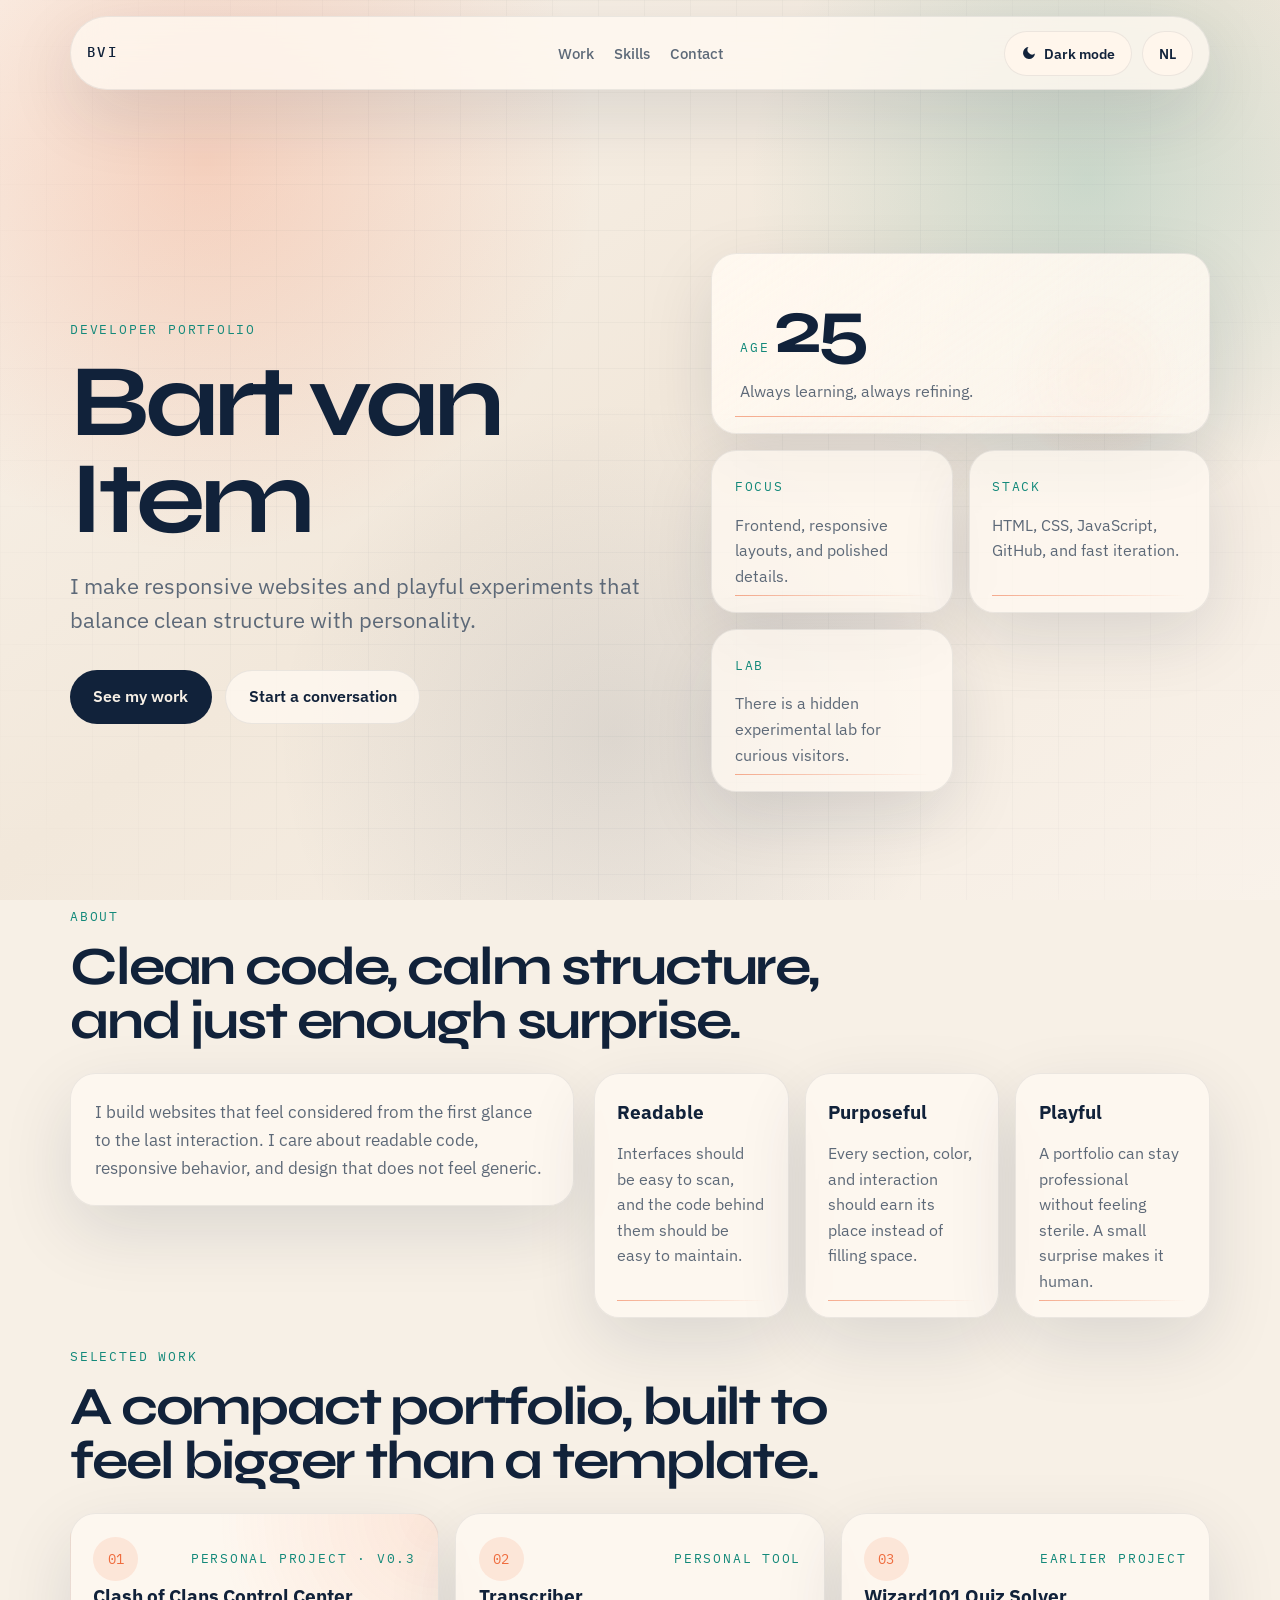
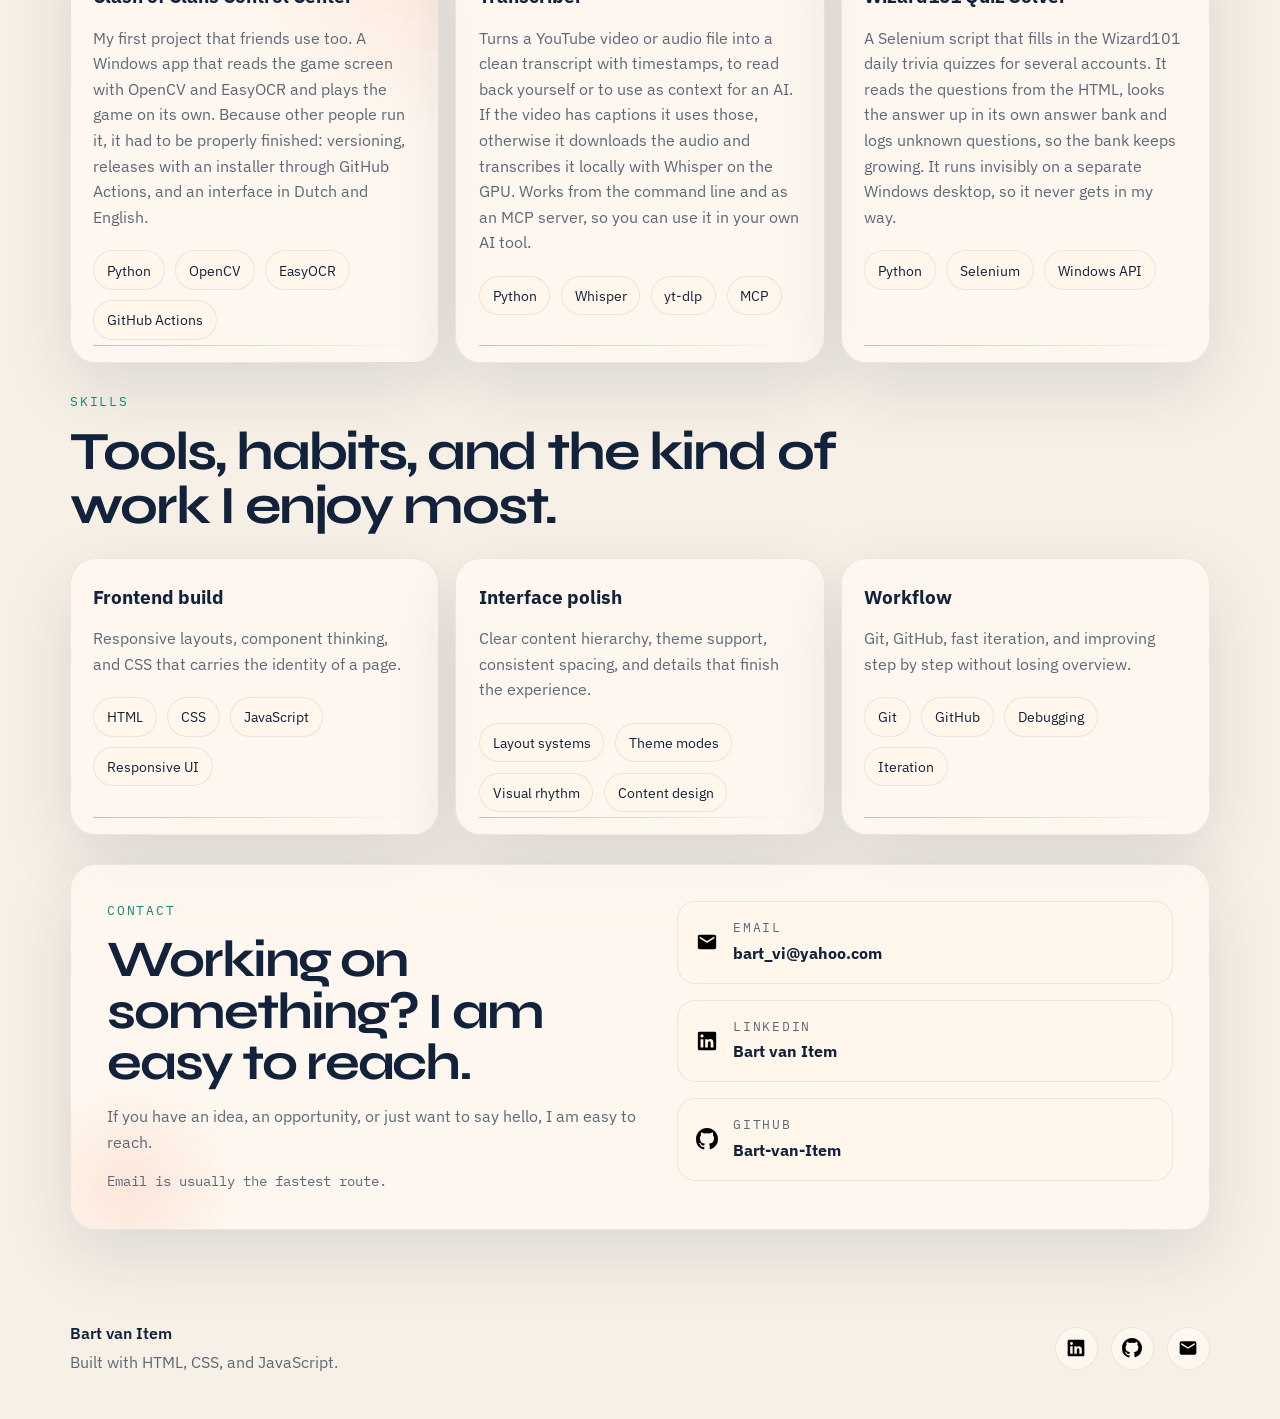
==== index.html @ 232767cd "feat: replace the placeholder work cards with real projects -Shows the CoC Control Center, Transcrib" ====
<!DOCTYPE html>
<html lang="en">
<head>
  <meta charset="UTF-8" />
  <meta name="viewport" content="width=device-width, initial-scale=1.0" />
  <meta
    name="description"
    content="Bart van Item portfolio - responsive web experiences, frontend work, and playful experiments."
  />
  <title>Bart van Item - Portfolio</title>
  <link rel="canonical" href="https://bart-van-item.github.io/" />

  <link rel="icon" href="/favicon.ico?v=0" sizes="any" />
  <link rel="apple-touch-icon" href="/apple-touch-icon.png?v=0" />
  <meta name="theme-color" content="#f7f0e6" media="(prefers-color-scheme: light)" />
  <meta name="theme-color" content="#08111d" media="(prefers-color-scheme: dark)" />

  <!-- Link previews. og:image must be an absolute URL, so these carry the
       domain; they need updating if the site ever moves to its own domain. -->
  <meta property="og:type" content="website" />
  <meta property="og:site_name" content="Bart van Item" />
  <meta property="og:url" content="https://bart-van-item.github.io/" />
  <meta property="og:title" content="Bart van Item - Portfolio" />
  <meta property="og:description" content="Bart van Item portfolio - responsive web experiences, frontend work, and playful experiments." />
  <meta property="og:image" content="https://bart-van-item.github.io/assets/og-image.png?v=0" />
  <meta property="og:image:width" content="1200" />
  <meta property="og:image:height" content="630" />
  <meta property="og:image:alt" content="Bart van Item - developer portfolio" />
  <meta property="og:locale" content="en_US" />
  <meta property="og:locale:alternate" content="nl_NL" />
  <meta name="twitter:card" content="summary_large_image" />
  <link rel="preconnect" href="https://fonts.googleapis.com" />
  <link rel="preconnect" href="https://fonts.gstatic.com" crossorigin />
  <link
    href="https://fonts.googleapis.com/css2?family=IBM+Plex+Mono:wght@500&family=IBM+Plex+Sans:wght@400;500;600;700&family=Syne:wght@600;700;800&display=swap"
    rel="stylesheet"
  />
  <link rel="stylesheet" href="/css/style.css" />
  <script defer src="/js/i18n.js"></script>
  <script defer src="/js/script.js"></script>
  <script defer src="/js/easteregg.js"></script>
</head>
<body class="light">
  <script>
    // Runs before first paint. script.js only applies the stored theme on
    // DOMContentLoaded, which renders a light page first and then swaps.
    (function () {
      try {
        if (localStorage.getItem("theme") === "dark") {
          document.body.classList.replace("light", "dark");
          document.documentElement.style.colorScheme = "dark";
        }
      } catch (e) {}
    })();
  </script>

  <div class="page-noise" aria-hidden="true"></div>

  <header class="topbar">
    <a class="brand" href="#home" aria-label="Bart van Item home">BVI</a>

    <nav class="topnav" aria-label="Primary">
      <a href="#work" data-i18n="nav_work">Work</a>
      <a href="#skills" data-i18n="nav_skills">Skills</a>
      <a href="#contact" data-i18n="nav_contact">Contact</a>
    </nav>

    <div class="controls">
      <button id="toggle-theme" type="button" aria-label="Toggle theme">
        <svg class="theme-icon icon-moon" viewBox="0 0 24 24" width="16" height="16" aria-hidden="true" focusable="false">
          <path d="M21 12.8A9 9 0 1 1 11.2 3a7 7 0 0 0 9.8 9.8z" fill="currentColor" />
        </svg>
        <svg class="theme-icon icon-sun" viewBox="0 0 24 24" width="16" height="16" aria-hidden="true" focusable="false">
          <circle cx="12" cy="12" r="4.2" fill="currentColor" />
          <path d="M12 2.5v2.2M12 19.3v2.2M5.2 5.2l1.6 1.6M17.2 17.2l1.6 1.6M2.5 12h2.2M19.3 12h2.2M5.2 18.8l1.6-1.6M17.2 6.8l1.6-1.6"
                stroke="currentColor" stroke-width="1.9" stroke-linecap="round" fill="none" />
        </svg>
        <span class="theme-label">Dark mode</span>
      </button>
      <button id="toggle-lang" type="button" aria-label="Toggle language">EN</button>
    </div>
  </header>

  <main class="page-shell" id="home">
    <section class="section hero">
      <div class="hero-copy">
        <p class="eyebrow" data-i18n="hero_eyebrow">Developer portfolio</p>
        <h1 id="site-title" data-i18n="hero_title">Bart van Item</h1>
        <p class="hero-text" data-i18n="hero_text">
          I make responsive websites and playful experiments that balance clean
          structure with personality.
        </p>

        <div class="hero-actions">
          <a class="button button-primary" href="#work" data-i18n="hero_cta_work">See my work</a>
          <a class="button button-secondary" href="#contact" data-i18n="hero_cta_contact">Start a conversation</a>
        </div>
      </div>

      <aside class="hero-panel" aria-label="Highlights">
        <div class="hero-panel-grid">
          <article class="signal-card signal-card-large">
            <span class="signal-label" data-i18n="signal_age_label">Age</span>
            <strong class="signal-value"><span id="age"></span></strong>
            <p class="signal-text" data-i18n="signal_age_text">Always learning, always refining.</p>
          </article>

          <article class="signal-card">
            <span class="signal-label" data-i18n="signal_focus_label">Focus</span>
            <p class="signal-text" data-i18n="signal_focus_text">Frontend, responsive layouts, and polished details.</p>
          </article>

          <article class="signal-card">
            <span class="signal-label" data-i18n="signal_stack_label">Stack</span>
            <p class="signal-text" data-i18n="signal_stack_text">HTML, CSS, JavaScript, GitHub, and fast iteration.</p>
          </article>

          <article class="signal-card">
            <span class="signal-label" data-i18n="signal_lab_label">Lab</span>
            <p class="signal-text" data-i18n="signal_lab_text">There is a hidden experimental lab for curious visitors.</p>
          </article>
        </div>
      </aside>
    </section>

    <section class="section intro" id="about">
      <div class="section-heading">
        <p class="section-tag" data-i18n="about_tag">About</p>
        <h2 data-i18n="about_title">Clean code, calm structure, and just enough surprise.</h2>
      </div>

      <div class="intro-grid">
        <p class="intro-text" data-i18n="about_text">
          I build websites that feel considered from the first glance to the last
          interaction. I care about readable code, responsive behavior, and design
          that does not feel generic.
        </p>

        <div class="principles">
          <article class="principle-card">
            <h3 data-i18n="principle_1_title">Readable</h3>
            <p data-i18n="principle_1_text">
              Interfaces should be easy to scan, and the code behind them
              should be easy to maintain.
            </p>
          </article>

          <article class="principle-card">
            <h3 data-i18n="principle_2_title">Purposeful</h3>
            <p data-i18n="principle_2_text">
              Every section, color, and interaction should earn its place
              instead of filling space.
            </p>
          </article>

          <article class="principle-card">
            <h3 data-i18n="principle_3_title">Playful</h3>
            <p data-i18n="principle_3_text">
              A portfolio can stay professional without feeling sterile. A
              small surprise makes it human.
            </p>
          </article>
        </div>
      </div>
    </section>

    <section class="section work" id="work">
      <div class="section-heading">
        <p class="section-tag" data-i18n="work_tag">Selected work</p>
        <h2 data-i18n="work_title">A compact portfolio, built to feel bigger than a template.</h2>
      </div>

      <div class="work-grid">
        <article class="project-card project-card-highlight">
          <div class="project-top">
            <span class="project-number">01</span>
            <span class="project-status" data-i18n="project_1_status">Personal project · v0.3</span>
          </div>
          <h3 data-i18n="project_1_title">Clash of Clans Control Center</h3>
          <p data-i18n="project_1_text">
            My first project that friends use too. A Windows app that reads the game screen with OpenCV and EasyOCR and plays the game on its own. Because other people run it, it had to be properly finished: versioning, releases with an installer through GitHub Actions, and an interface in Dutch and English.
          </p>
          <ul class="card-tags" aria-label="Project technologies">
            <li>Python</li>
            <li>OpenCV</li>
            <li>EasyOCR</li>
            <li>GitHub Actions</li>
          </ul>
        </article>

        <article class="project-card">
          <div class="project-top">
            <span class="project-number">02</span>
            <span class="project-status" data-i18n="project_2_status">Personal tool</span>
          </div>
          <h3 data-i18n="project_2_title">Transcriber</h3>
          <p data-i18n="project_2_text">
            Turns a YouTube video or audio file into a clean transcript with timestamps, to read back yourself or to use as context for an AI. If the video has captions it uses those, otherwise it downloads the audio and transcribes it locally with Whisper on the GPU. Works from the command line and as an MCP server, so you can use it in your own AI tool.
          </p>
          <ul class="card-tags" aria-label="Project technologies">
            <li>Python</li>
            <li>Whisper</li>
            <li>yt-dlp</li>
            <li>MCP</li>
          </ul>
        </article>

        <article class="project-card">
          <div class="project-top">
            <span class="project-number">03</span>
            <span class="project-status" data-i18n="project_3_status">Earlier project</span>
          </div>
          <h3 data-i18n="project_3_title">Wizard101 Quiz Solver</h3>
          <p data-i18n="project_3_text">
            A Selenium script that fills in the Wizard101 daily trivia quizzes for several accounts. It reads the questions from the HTML, looks the answer up in its own answer bank and logs unknown questions, so the bank keeps growing. It runs invisibly on a separate Windows desktop, so it never gets in my way.
          </p>
          <ul class="card-tags" aria-label="Project technologies">
            <li>Python</li>
            <li>Selenium</li>
            <li>Windows API</li>
          </ul>
        </article>
      </div>
    </section>

    <section class="section skills-section" id="skills">
      <div class="section-heading">
        <p class="section-tag" data-i18n="skills_tag">Skills</p>
        <h2 data-i18n="skills_title">Tools, habits, and the kind of work I enjoy most.</h2>
      </div>

      <div class="skills-grid">
        <article class="skill-block">
          <h3 data-i18n="skill_block_1_title">Frontend build</h3>
          <p data-i18n="skill_block_1_text">
            Responsive layouts, component thinking, and CSS that carries the
            identity of a page.
          </p>
          <ul class="chip-list" aria-label="Frontend skills">
            <li>HTML</li>
            <li>CSS</li>
            <li>JavaScript</li>
            <li>Responsive UI</li>
          </ul>
        </article>

        <article class="skill-block">
          <h3 data-i18n="skill_block_2_title">Interface polish</h3>
          <p data-i18n="skill_block_2_text">
            Clear content hierarchy, theme support, consistent spacing, and
            details that finish the experience.
          </p>
          <ul class="chip-list" aria-label="Interface skills">
            <li>Layout systems</li>
            <li>Theme modes</li>
            <li>Visual rhythm</li>
            <li>Content design</li>
          </ul>
        </article>

        <article class="skill-block">
          <h3 data-i18n="skill_block_3_title">Workflow</h3>
          <p data-i18n="skill_block_3_text">
            Git, GitHub, fast iteration, and improving step by step without
            losing overview.
          </p>
          <ul class="chip-list" aria-label="Workflow skills">
            <li>Git</li>
            <li>GitHub</li>
            <li>Debugging</li>
            <li>Iteration</li>
          </ul>
        </article>
      </div>
    </section>

    <section class="section contact-section" id="contact">
      <div class="contact-card">
        <div class="contact-copy">
          <p class="section-tag" data-i18n="contact_tag">Contact</p>
          <h2 data-i18n="contact_title">Working on something? I am easy to reach.</h2>
          <p class="contact-text" data-i18n="contact_text">
            If you have an idea, an opportunity, or just want to say hello, I am
            easy to reach.
          </p>
          <p class="contact-note" data-i18n="contact_note">Email is usually the fastest route.</p>
        </div>

        <div class="contact-links">
          <a class="contact-link" href="mailto:bart_vi@yahoo.com">
            <img src="/assets/icons/mail.svg" alt="" width="22" height="22" />
            <span class="contact-meta">
              <span class="contact-label" data-i18n="contact_email_label">Email</span>
              <strong>bart_vi@yahoo.com</strong>
            </span>
          </a>

          <a
            class="contact-link"
            href="https://www.linkedin.com/in/bart-van-item/"
            target="_blank"
            rel="noreferrer"
          >
            <img src="/assets/icons/linkedin.svg" alt="" width="22" height="22" />
            <span class="contact-meta">
              <span class="contact-label" data-i18n="contact_linkedin_label">LinkedIn</span>
              <strong>Bart van Item</strong>
            </span>
          </a>

          <a
            class="contact-link"
            href="https://github.com/Bart-van-Item"
            target="_blank"
            rel="noreferrer"
          >
            <img src="/assets/icons/github.svg" alt="" width="22" height="22" />
            <span class="contact-meta">
              <span class="contact-label" data-i18n="contact_github_label">GitHub</span>
              <strong>Bart-van-Item</strong>
            </span>
          </a>
        </div>
      </div>
    </section>
  </main>

  <div id="footer-placeholder"></div>

  <script>
    fetch("/components/footer/footer.html")
      .then(function (res) {
        return res.text();
      })
      .then(function (html) {
        document.getElementById("footer-placeholder").innerHTML = html;
      })
      .catch(function () {
        const footer = document.getElementById("footer-placeholder");
        if (footer) {
          footer.remove();
        }
      });
  </script>
  <link rel="stylesheet" href="/components/footer/footer.css" />
</body>
</html>
---- css/style.css ----
:root {
  --font-display: "Syne", sans-serif;
  --font-body: "IBM Plex Sans", sans-serif;
  --font-mono: "IBM Plex Mono", monospace;
  --ease-out: cubic-bezier(0.22, 1, 0.36, 1);
}

* {
  box-sizing: border-box;
}

html {
  scroll-behavior: smooth;
  /* The topbar is sticky and floats over the page, so an anchor would land
     behind it. This clears the bar plus the gap above it.

     It also makes the brand link reach the real top: #home sits on <main>,
     just below the bar, so subtracting this padding puts the target above
     zero and the browser clamps it to the top of the page. */
  scroll-padding-top: 5.75rem;
}

body {
  margin: 0;
  min-height: 100vh;
  font-family: var(--font-body);
  line-height: 1.6;
  background: var(--bg);
  color: var(--text);
  overflow-x: hidden;
  transition: background-color 240ms var(--ease-out), color 240ms var(--ease-out);
}

body.light {
  color-scheme: light;
  --bg: #f7f0e6;
  --bg-secondary: #ecdbc6;
  --surface: rgba(255, 249, 241, 0.78);
  --surface-strong: #fff8ef;
  --surface-solid: #fff6ec;
  --text: #11223a;
  --muted: #5d6978;
  --accent: #ef6d3f;
  --accent-2: #13897a;
  --accent-soft: rgba(239, 109, 63, 0.12);
  --card-stroke: rgba(17, 34, 58, 0.08);
  --grid: rgba(17, 34, 58, 0.06);
  --shadow: 0 24px 70px rgba(17, 34, 58, 0.12);
}

body.dark {
  color-scheme: dark;
  --bg: #08111d;
  --bg-secondary: #11253a;
  --surface: rgba(11, 22, 35, 0.72);
  --surface-strong: #0f2236;
  --surface-solid: #0e1d2d;
  --text: #f8f2e8;
  --muted: #afbdd0;
  --accent: #ff8f3d;
  --accent-2: #69dbc9;
  --accent-soft: rgba(255, 143, 61, 0.14);
  --card-stroke: rgba(248, 242, 232, 0.1);
  --grid: rgba(248, 242, 232, 0.08);
  --shadow: 0 26px 80px rgba(0, 0, 0, 0.34);
}

body::before {
  content: "";
  position: fixed;
  inset: 0;
  background-image:
    linear-gradient(var(--grid) 1px, transparent 1px),
    linear-gradient(90deg, var(--grid) 1px, transparent 1px);
  background-size: 46px 46px;
  opacity: 0.5;
  pointer-events: none;
  mask-image: radial-gradient(circle at center, #000 56%, transparent 100%);
}

a {
  color: inherit;
}

button,
a {
  -webkit-tap-highlight-color: transparent;
}

img {
  display: block;
}

.page-noise {
  position: fixed;
  inset: 0;
  z-index: -1;
  pointer-events: none;
}

body.light .page-noise {
  background:
    radial-gradient(circle at 16% 18%, rgba(239, 109, 63, 0.24), transparent 30%),
    radial-gradient(circle at 85% 20%, rgba(19, 137, 122, 0.18), transparent 26%),
    radial-gradient(circle at 48% 82%, rgba(17, 34, 58, 0.1), transparent 34%),
    linear-gradient(145deg, #faf4ec 0%, #f2e8db 48%, #f9f2ea 100%);
}

body.dark .page-noise {
  background:
    radial-gradient(circle at 18% 18%, rgba(255, 143, 61, 0.24), transparent 30%),
    radial-gradient(circle at 84% 20%, rgba(105, 219, 201, 0.16), transparent 24%),
    radial-gradient(circle at 54% 78%, rgba(17, 37, 58, 0.56), transparent 36%),
    linear-gradient(155deg, #08111d 0%, #0d1c2d 48%, #091521 100%);
}

.topbar,
.section {
  animation: rise-in 800ms var(--ease-out) both;
}

.topbar {
  position: sticky;
  top: 1rem;
  z-index: 20;
  width: min(1140px, calc(100% - 2rem));
  margin: 1rem auto 0;
  padding: 0.85rem 1rem;
  display: grid;
  grid-template-columns: 1fr auto 1fr;
  align-items: center;
  gap: 1rem;
  border: 1px solid var(--card-stroke);
  border-radius: 999px;
  background: var(--surface);
  box-shadow: var(--shadow);
  backdrop-filter: blur(20px);
  transition: padding 300ms var(--ease-out), border-radius 300ms var(--ease-out);
}

.controls {
  display: flex;
  align-items: center;
  gap: 0.6rem;
  justify-self: end;
}

/* Scrolling tightens the bar. It used to collapse the theme and language
   buttons instead, which left them unreachable for the rest of the page and
   still focusable by keyboard, since opacity and max-width do not remove an
   element from the tab order. */
.topbar.scrolled {
  padding: 0.6rem 1rem;
}

/* The button offers the theme you are not in: a moon while light, a sun
   while dark. Driven by the body class, so it is already correct on the
   first paint. */
.theme-icon {
  flex-shrink: 0;
}

.icon-sun {
  display: none;
}

body.dark .icon-sun {
  display: block;
}

body.dark .icon-moon {
  display: none;
}

.brand {
  font-family: var(--font-mono);
  font-size: 0.85rem;
  font-weight: 500;
  letter-spacing: 0.18em;
  text-decoration: none;
  text-transform: uppercase;
}

.topnav {
  display: flex;
  align-items: center;
  gap: 1.25rem;
}

.topnav a {
  position: relative;
  color: var(--muted);
  font-size: 0.95rem;
  font-weight: 500;
  text-decoration: none;
  transition: color 180ms ease;
}

.topnav a::after {
  content: "";
  position: absolute;
  left: 0;
  bottom: -0.3rem;
  width: 100%;
  height: 2px;
  background: linear-gradient(90deg, var(--accent), transparent);
  transform: scaleX(0);
  transform-origin: left;
  transition: transform 180ms ease;
}

.topnav a:hover,
.topnav a:focus-visible,
.text-link:hover,
.text-link:focus-visible {
  color: var(--text);
}

.topnav a:hover::after,
.topnav a:focus-visible::after {
  transform: scaleX(1);
}

.controls button {
  appearance: none;
  border: 1px solid var(--card-stroke);
  border-radius: 999px;
  padding: 0.75rem 1rem;
  background: var(--surface-solid);
  color: var(--text);
  cursor: pointer;
  font: 600 0.9rem var(--font-body);
  white-space: nowrap;
  display: inline-flex;
  align-items: center;
  gap: 0.45rem;
  transition:
    transform 180ms ease,
    border-color 180ms ease,
    background-color 180ms ease;
}

.controls button:hover,
.controls button:focus-visible,
.button:hover,
.button:focus-visible,
.contact-link:hover,
.contact-link:focus-visible,
.footer-icons a:hover,
.footer-icons a:focus-visible {
  transform: translateY(-2px);
}

.controls button:hover,
.controls button:focus-visible,
.contact-link:hover,
.contact-link:focus-visible,
.footer-icons a:hover,
.footer-icons a:focus-visible {
  border-color: var(--accent);
}

.page-shell {
  width: min(1140px, calc(100% - 2rem));
  margin: 0 auto;
  padding: 2.2rem 0 4rem;
}

.section {
  margin-top: 1.8rem;
}

.hero {
  display: grid;
  grid-template-columns: minmax(0, 1.1fr) minmax(0, 0.9fr);
  gap: 2rem;
  align-items: center;
  min-height: calc(100vh - 11rem);
  padding: 1.25rem 0 0.5rem;
}

.hero-copy {
  max-width: 42rem;
}

.eyebrow,
.section-tag,
.signal-label,
.contact-label,
.project-status {
  font-family: var(--font-mono);
  font-size: 0.8rem;
  letter-spacing: 0.14em;
  text-transform: uppercase;
}

.eyebrow,
.section-tag {
  margin: 0 0 0.8rem;
  color: var(--accent-2);
}

#site-title {
  margin: 0;
  font-family: var(--font-display);
  font-size: clamp(3.4rem, 8vw, 6.8rem);
  line-height: 0.95;
  letter-spacing: -0.05em;
  cursor: pointer;
}

.hero-text,
.intro-text,
.skill-block p,
.project-card p,
.contact-text,
.contact-note,
.signal-text,
.principle-card p {
  color: var(--muted);
}

.hero-text {
  max-width: 37rem;
  margin: 1.3rem 0 0;
  font-size: clamp(1.05rem, 2vw, 1.35rem);
}

.hero-actions {
  display: flex;
  flex-wrap: wrap;
  gap: 0.85rem;
  margin-top: 2rem;
}

.button {
  display: inline-flex;
  align-items: center;
  justify-content: center;
  min-height: 3.3rem;
  padding: 0.85rem 1.4rem;
  border-radius: 999px;
  border: 1px solid transparent;
  text-decoration: none;
  font-weight: 600;
  transition:
    transform 180ms ease,
    border-color 180ms ease,
    background-color 180ms ease,
    color 180ms ease;
}

.button-primary {
  background: var(--text);
  color: var(--bg);
}

.button-secondary {
  background: var(--surface);
  color: var(--text);
  border-color: var(--card-stroke);
}

.button-primary:hover,
.button-primary:focus-visible {
  background: var(--accent);
}

.button-secondary:hover,
.button-secondary:focus-visible {
  border-color: var(--accent);
}

.hero-panel {
  position: relative;
}

.hero-panel::before {
  content: "";
  position: absolute;
  inset: 2rem 1.5rem auto auto;
  width: 180px;
  height: 180px;
  border-radius: 50%;
  background: radial-gradient(circle, var(--accent-soft), transparent 72%);
  pointer-events: none;
}

.hero-panel-grid {
  position: relative;
  display: grid;
  grid-template-columns: repeat(2, minmax(0, 1fr));
  gap: 1rem;
}

.signal-card,
.principle-card,
.project-card,
.skill-block,
.contact-card {
  position: relative;
  border: 1px solid var(--card-stroke);
  border-radius: 1.6rem;
  background: var(--surface);
  box-shadow: var(--shadow);
  backdrop-filter: blur(18px);
}

.signal-card,
.principle-card,
.project-card,
.skill-block {
  padding: 1.4rem;
}

.signal-card::after,
.project-card::after,
.skill-block::after,
.principle-card::after {
  content: "";
  position: absolute;
  left: 1.4rem;
  right: 1.4rem;
  bottom: 1rem;
  height: 1px;
  background: linear-gradient(90deg, var(--accent), transparent);
  opacity: 0.55;
}

.signal-card-large {
  grid-column: span 2;
  padding: 1.75rem;
  background:
    linear-gradient(145deg, var(--surface-strong), transparent),
    var(--surface);
}

.signal-label {
  color: var(--accent-2);
}

.signal-value {
  display: inline-block;
  margin-top: 0.45rem;
  font-family: var(--font-display);
  font-size: clamp(3rem, 6vw, 4.8rem);
  line-height: 1;
  letter-spacing: -0.06em;
}

.signal-text,
.project-card p,
.skill-block p,
.principle-card p {
  margin: 0.85rem 0 0;
}

.section-heading {
  max-width: 48rem;
  margin-bottom: 1.6rem;
}

.section-heading h2 {
  margin: 0;
  font-family: var(--font-display);
  font-size: clamp(2rem, 4.2vw, 3.4rem);
  line-height: 1;
  letter-spacing: -0.04em;
}

.intro-grid {
  display: grid;
  grid-template-columns: minmax(0, 0.9fr) minmax(0, 1.1fr);
  gap: 1.25rem;
  align-items: start;
}

.intro-text {
  margin: 0;
  padding: 1.5rem;
  border: 1px solid var(--card-stroke);
  border-radius: 1.6rem;
  background: var(--surface);
  box-shadow: var(--shadow);
  font-size: 1.08rem;
}

.principles,
.work-grid,
.skills-grid,
.contact-links {
  display: grid;
  gap: 1rem;
}

.principles {
  grid-template-columns: repeat(3, minmax(0, 1fr));
}

.principle-card h3,
.project-card h3,
.skill-block h3 {
  margin: 0;
  font-size: 1.2rem;
}

.project-top {
  display: flex;
  align-items: center;
  justify-content: space-between;
  gap: 1rem;
}

.project-number {
  display: inline-flex;
  align-items: center;
  justify-content: center;
  width: 2.8rem;
  height: 2.8rem;
  border-radius: 999px;
  background: var(--accent-soft);
  color: var(--accent);
  font-family: var(--font-mono);
  font-size: 0.88rem;
}

.project-status {
  color: var(--accent-2);
}

.work-grid {
  grid-template-columns: repeat(3, minmax(0, 1fr));
}

.project-card-highlight {
  background:
    radial-gradient(circle at top right, var(--accent-soft), transparent 38%),
    var(--surface);
}

.card-tags,
.chip-list {
  list-style: none;
  display: flex;
  flex-wrap: wrap;
  gap: 0.65rem;
  padding: 0;
  margin: 1.25rem 0 0;
}

.card-tags li,
.chip-list li {
  border: 1px solid var(--card-stroke);
  border-radius: 999px;
  padding: 0.45rem 0.8rem;
  background: var(--surface-solid);
  font-size: 0.9rem;
}

.text-link {
  display: inline-flex;
  margin-top: 1.5rem;
  color: var(--muted);
  font-weight: 600;
  text-decoration: none;
  transition: color 180ms ease;
}

.skills-grid {
  grid-template-columns: repeat(3, minmax(0, 1fr));
}

.contact-card {
  display: grid;
  grid-template-columns: minmax(0, 1fr) minmax(320px, 0.9fr);
  gap: 1.2rem;
  padding: clamp(1.5rem, 4vw, 2.25rem);
  overflow: hidden;
}

.contact-card::before {
  content: "";
  position: absolute;
  inset: auto auto -70px -50px;
  width: 220px;
  height: 220px;
  border-radius: 50%;
  background: radial-gradient(circle, var(--accent-soft), transparent 70%);
  pointer-events: none;
}

.contact-copy {
  position: relative;
  z-index: 1;
}

.contact-copy h2 {
  margin: 0;
  font-family: var(--font-display);
  font-size: clamp(2.1rem, 4vw, 3.4rem);
  line-height: 1;
  letter-spacing: -0.04em;
}

.contact-text,
.contact-note {
  max-width: 34rem;
}

.contact-note {
  margin: 1rem 0 0;
  font-family: var(--font-mono);
  font-size: 0.85rem;
}

.contact-links {
  position: relative;
  z-index: 1;
  align-content: start;
}

.contact-link {
  display: flex;
  align-items: center;
  gap: 0.95rem;
  padding: 1rem 1.1rem;
  border: 1px solid var(--card-stroke);
  border-radius: 1.15rem;
  background: var(--surface-solid);
  text-decoration: none;
  transition:
    transform 180ms ease,
    border-color 180ms ease,
    background-color 180ms ease;
}

.contact-meta {
  display: grid;
  gap: 0.15rem;
}

.contact-meta strong {
  font-size: 1rem;
}

.contact-label {
  color: var(--muted);
}

.hero,
.intro {
  animation-delay: 80ms;
}

.work {
  animation-delay: 160ms;
}

.skills-section {
  animation-delay: 240ms;
}

.contact-section {
  animation-delay: 320ms;
}

@keyframes rise-in {
  from {
    opacity: 0;
    transform: translateY(26px);
  }

  to {
    opacity: 1;
    transform: translateY(0);
  }
}

@media (max-width: 1024px) {
  .hero,
  .intro-grid,
  .contact-card,
  .skills-grid,
  .work-grid {
    grid-template-columns: 1fr;
  }

  .hero {
    min-height: auto;
    padding-top: 0.75rem;
  }

  .principles,
  .work-grid {
    grid-template-columns: repeat(2, minmax(0, 1fr));
  }
}

@media (max-width: 760px) {
  html {
    scroll-padding-top: 5.25rem;
  }

  body::before {
    background-size: 36px 36px;
  }

  /* One row: the theme label is hidden below, which frees the width the
     nav needs. Brand sizes to content, the nav takes the middle, the two
     buttons sit on the right. */
  .topbar {
    grid-template-columns: auto 1fr auto;
    gap: 0.75rem;
    padding: 0.6rem 0.85rem;
  }

  .topbar.scrolled {
    padding: 0.5rem 0.85rem;
  }

  .topnav {
    justify-content: center;
    gap: 1rem;
    font-size: 0.88rem;
  }

  .theme-label {
    display: none;
  }

  #toggle-theme {
    padding: 0.5rem 0.6rem;
  }

  #toggle-lang {
    padding: 0.5rem 0.7rem;
  }

  #site-title {
    font-size: clamp(2.8rem, 15vw, 4.4rem);
  }

  .hero-panel-grid {
    grid-template-columns: repeat(2, minmax(0, 1fr));
  }

  .principles,
  .work-grid,
  .skills-grid {
    grid-template-columns: 1fr;
  }

  .signal-card-large {
    grid-column: span 2;
  }

  .contact-card,
  .intro-text,
  .signal-card,
  .project-card,
  .skill-block,
  .principle-card {
    border-radius: 1.3rem;
  }

  .button {
    width: 100%;
  }
}

@media (max-width: 520px) {
  .page-shell {
    padding-top: 1.6rem;
  }

  .topbar {
    top: 0.75rem;
  }

  .topnav {
    gap: 1rem;
    font-size: 0.88rem;
  }

  .hero-actions {
    flex-direction: column;
  }

  .contact-link {
    align-items: flex-start;
  }
}

@media (max-width: 380px) {
  .topbar {
    padding: 0.5rem 0.7rem;
    gap: 0.5rem;
  }

  .hero-panel-grid {
    grid-template-columns: 1fr;
  }

  .signal-card-large {
    grid-column: auto;
  }

  .topnav {
    gap: 0.75rem;
    font-size: 0.82rem;
  }
}
---- components/footer/footer.css ----
.footer {
  width: min(1140px, calc(100% - 2rem));
  margin: 0 auto 2.5rem;
  padding-top: 1.5rem;
  display: flex;
  align-items: center;
  justify-content: space-between;
  gap: 1rem;
  color: var(--muted);
}

.footer-icons {
  display: flex;
  align-items: center;
  gap: 0.8rem;
}

.footer-icons a {
  display: grid;
  place-items: center;
  width: 2.7rem;
  height: 2.7rem;
  border: 1px solid var(--card-stroke);
  border-radius: 999px;
  background: var(--surface);
  transition:
    transform 180ms ease,
    border-color 180ms ease,
    background-color 180ms ease;
}

.footer-icons img {
  display: block;
}

.footer-text p {
  margin: 0.2rem 0;
}

.footer-text p:first-child {
  color: var(--text);
  font-weight: 600;
}

@media (max-width: 760px) {
  .footer {
    flex-direction: column;
    text-align: center;
  }
}
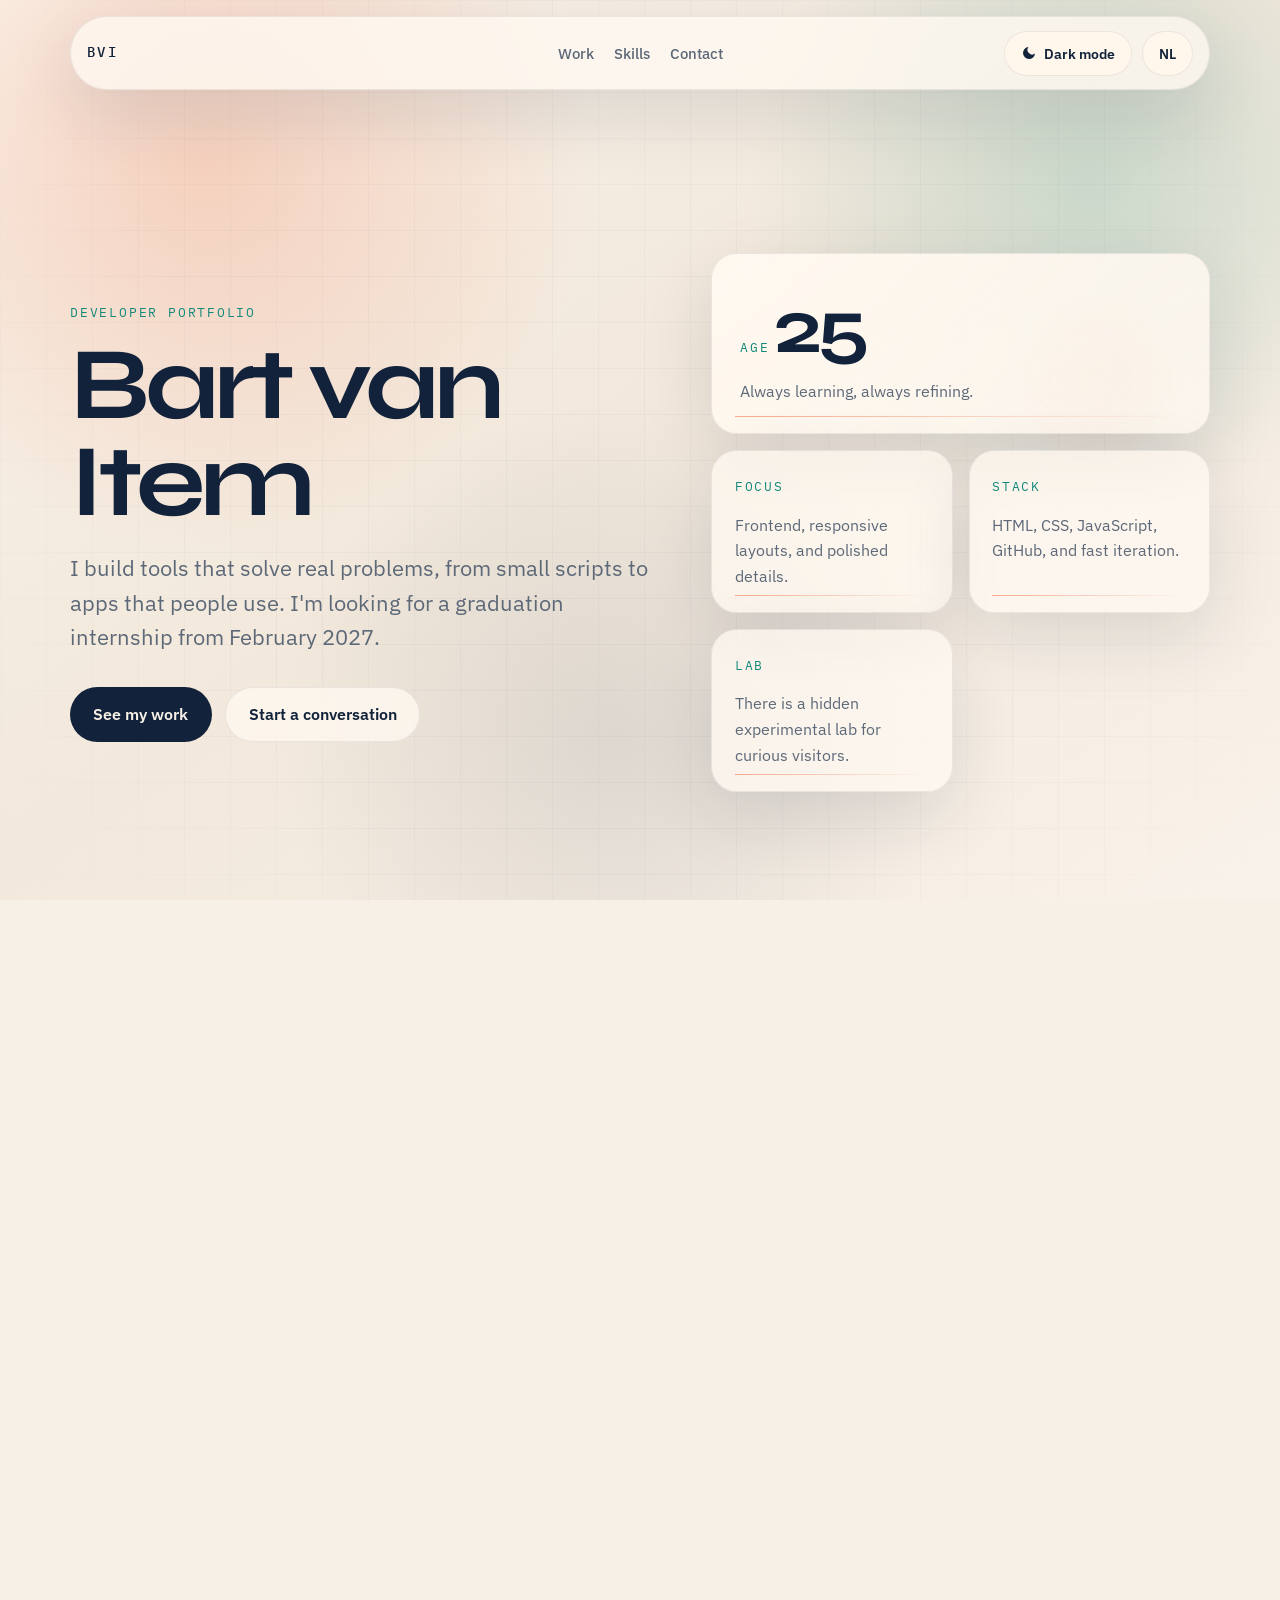
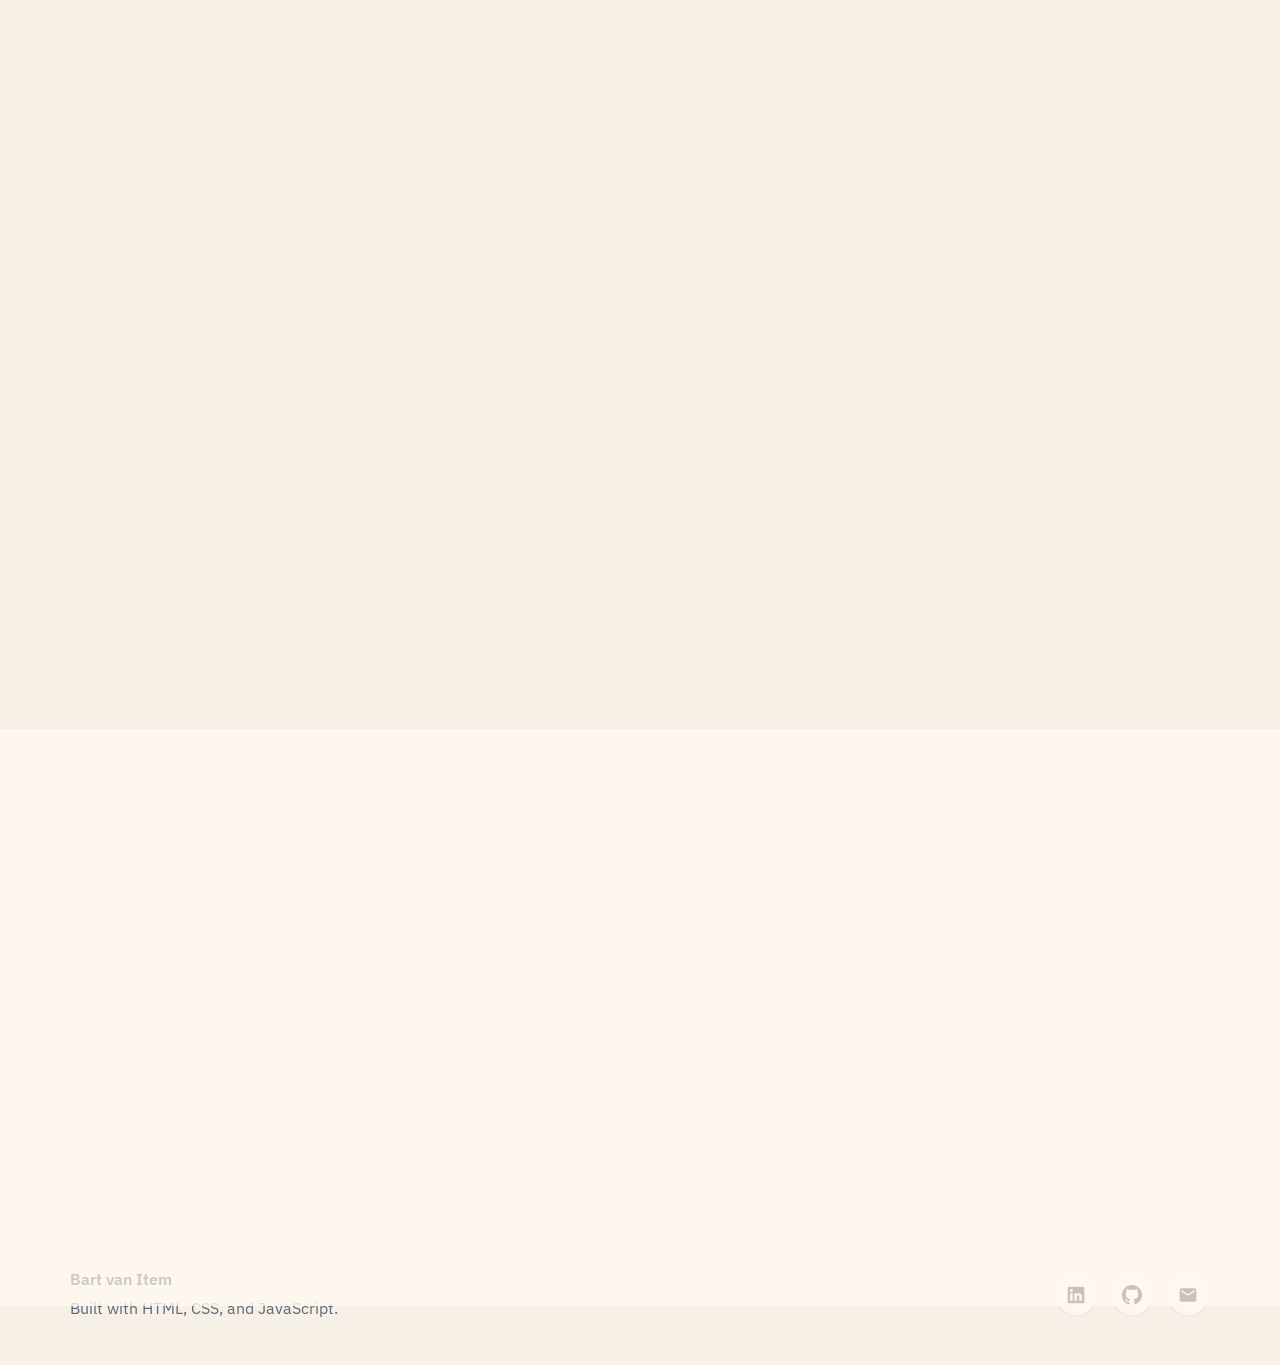
==== commit 72dc9bef: "feat: rewrite the hero and work heading -The hero now says what I build and that I'm looking for a g" ====
--- a/index.html
+++ b/index.html
@@ -87,8 +87,7 @@
         <p class="eyebrow" data-i18n="hero_eyebrow">Developer portfolio</p>
         <h1 id="site-title" data-i18n="hero_title">Bart van Item</h1>
         <p class="hero-text" data-i18n="hero_text">
-          I make responsive websites and playful experiments that balance clean
-          structure with personality.
+          I build tools that solve real problems, from small scripts to apps that people use. I'm looking for a graduation internship from February 2027.
         </p>
 
         <div class="hero-actions">
@@ -167,7 +166,7 @@
     <section class="section work" id="work">
       <div class="section-heading">
         <p class="section-tag" data-i18n="work_tag">Selected work</p>
-        <h2 data-i18n="work_title">A compact portfolio, built to feel bigger than a template.</h2>
+        <h2 data-i18n="work_title">Projects I built and use.</h2>
       </div>
 
       <div class="work-grid">
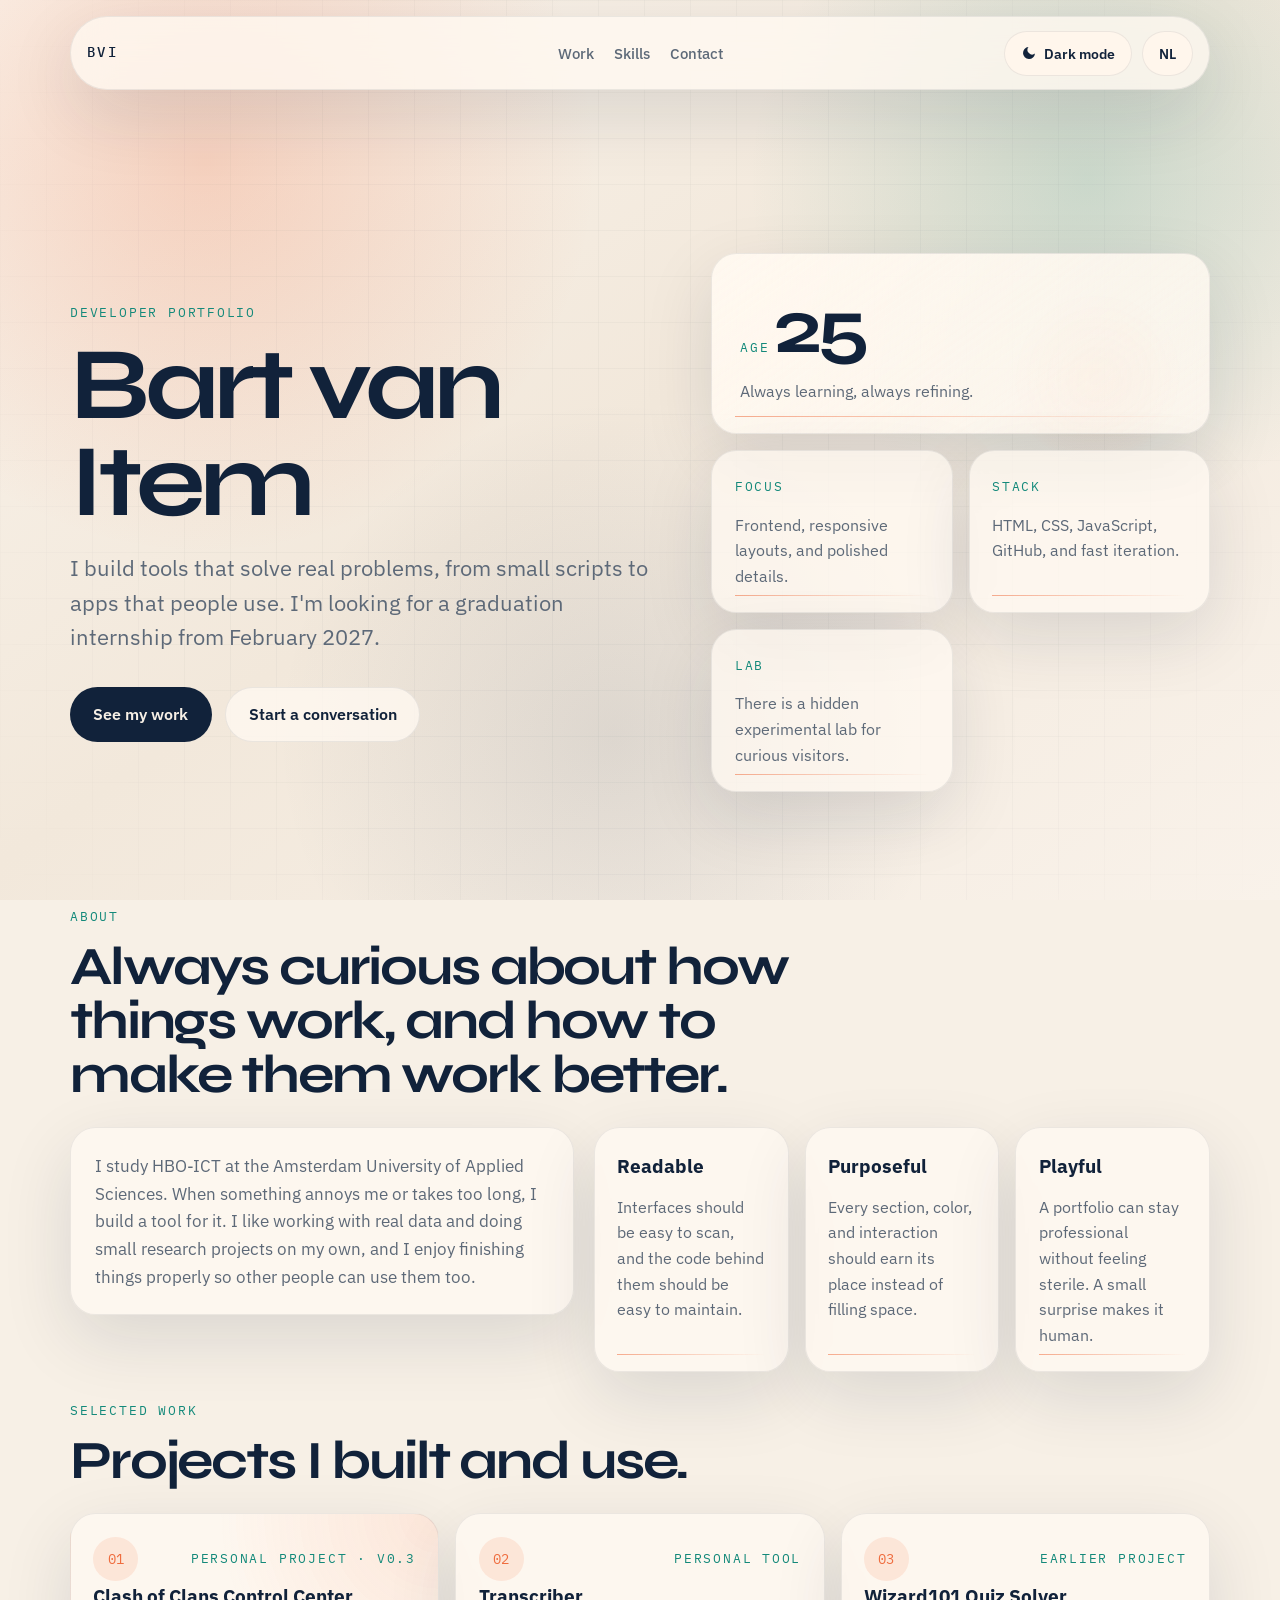
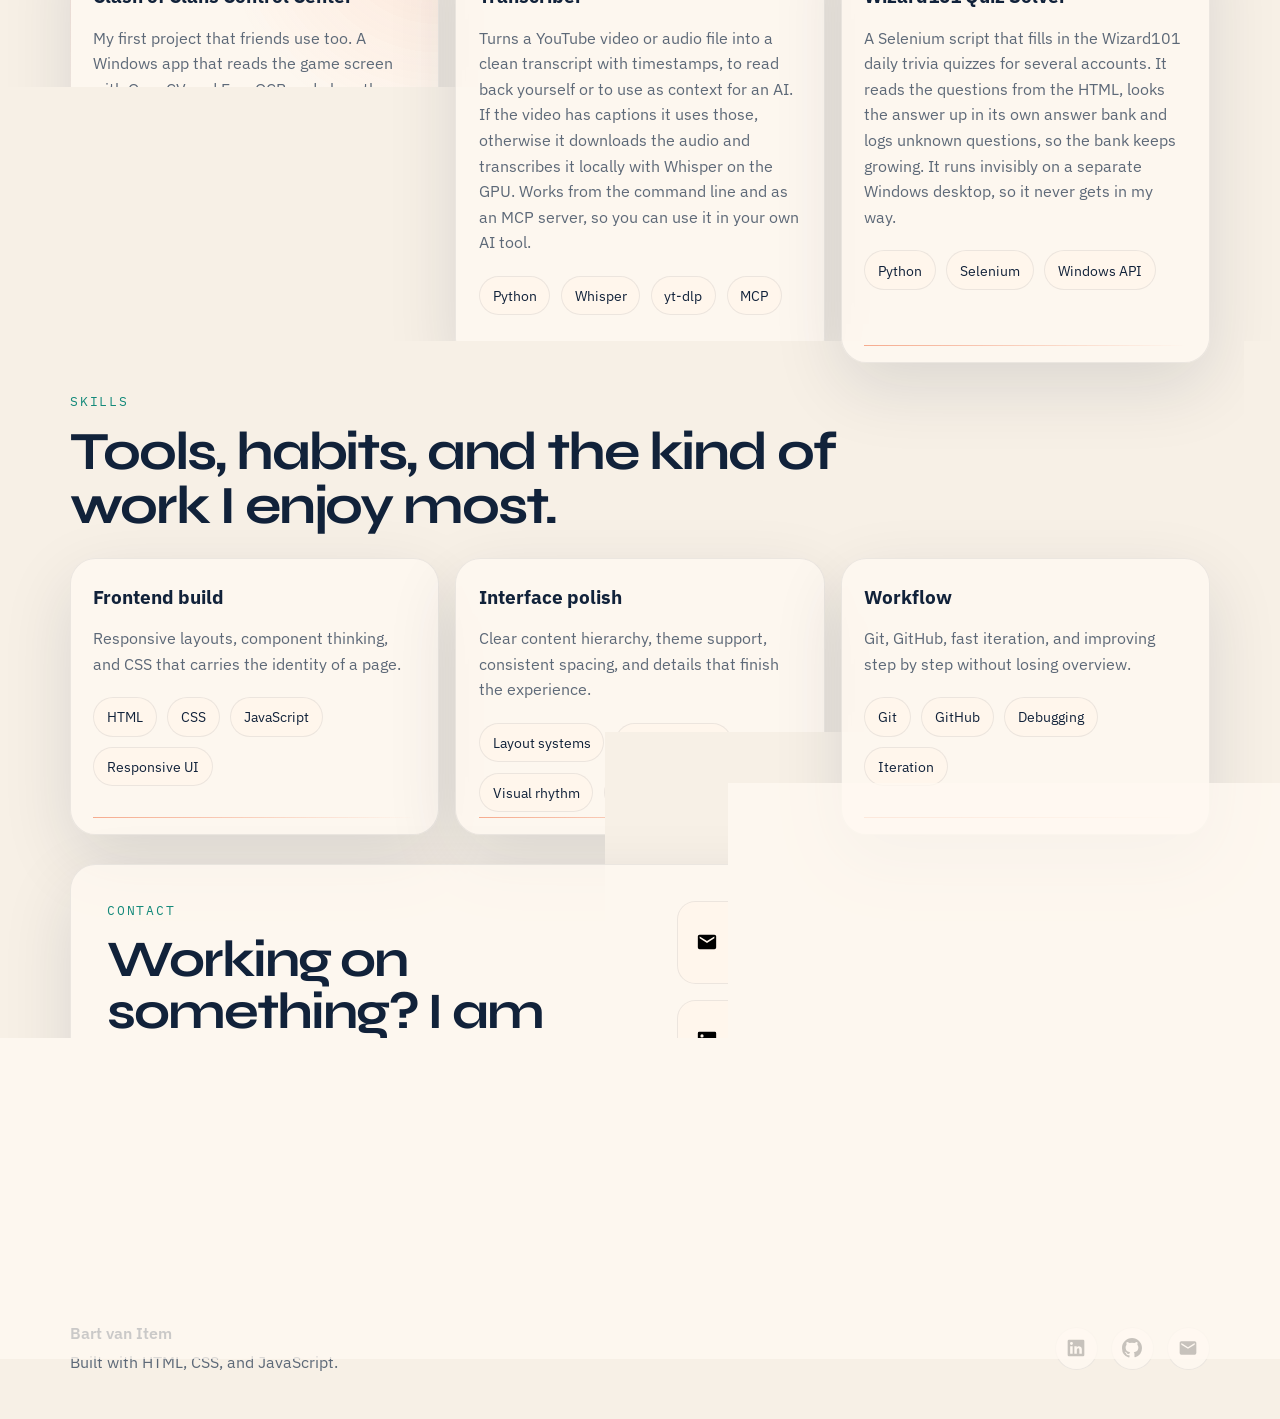
==== commit 59d2e6e7: "feat: rewrite the about section -Tells who I am and what drives me instead of the template text" ====
--- a/index.html
+++ b/index.html
@@ -125,14 +125,12 @@
     <section class="section intro" id="about">
       <div class="section-heading">
         <p class="section-tag" data-i18n="about_tag">About</p>
-        <h2 data-i18n="about_title">Clean code, calm structure, and just enough surprise.</h2>
+        <h2 data-i18n="about_title">Always curious about how things work, and how to make them work better.</h2>
       </div>
 
       <div class="intro-grid">
         <p class="intro-text" data-i18n="about_text">
-          I build websites that feel considered from the first glance to the last
-          interaction. I care about readable code, responsive behavior, and design
-          that does not feel generic.
+          I study HBO-ICT at the Amsterdam University of Applied Sciences. When something annoys me or takes too long, I build a tool for it. I like working with real data and doing small research projects on my own, and I enjoy finishing things properly so other people can use them too.
         </p>
 
         <div class="principles">
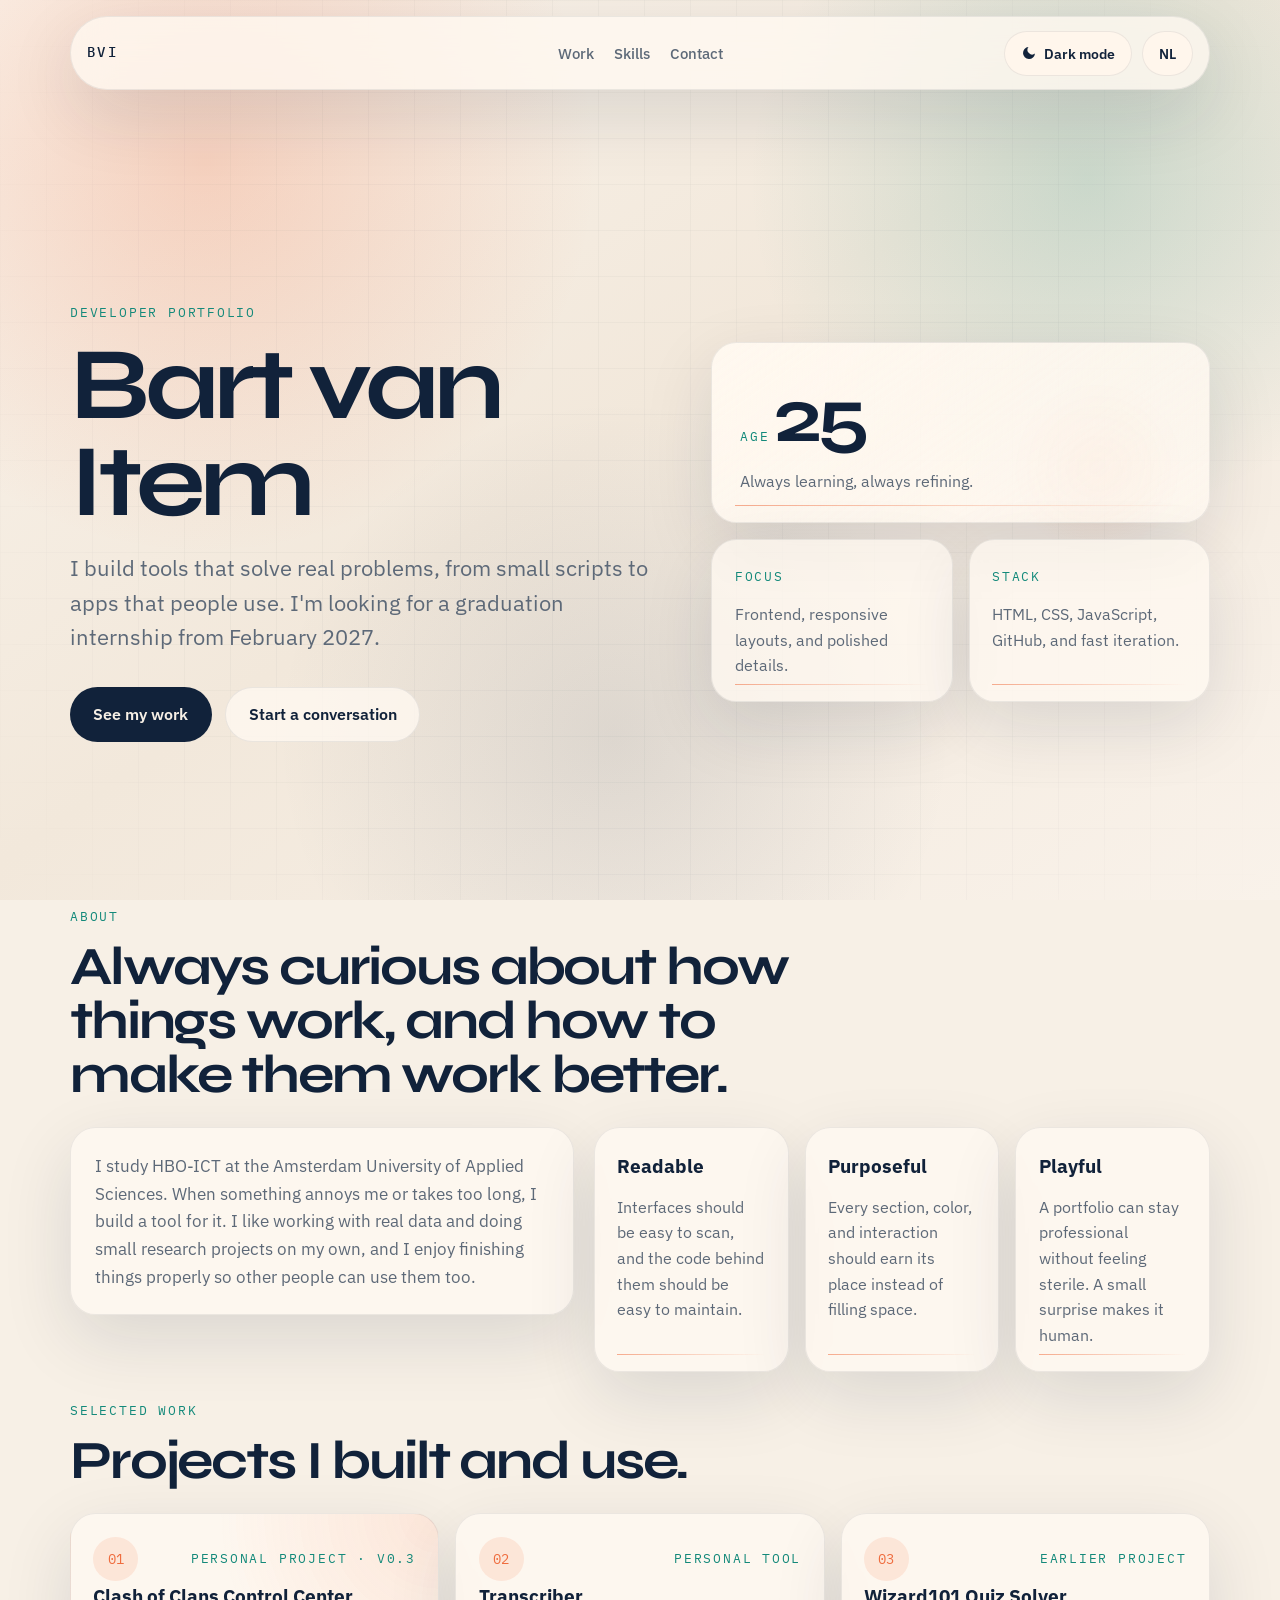
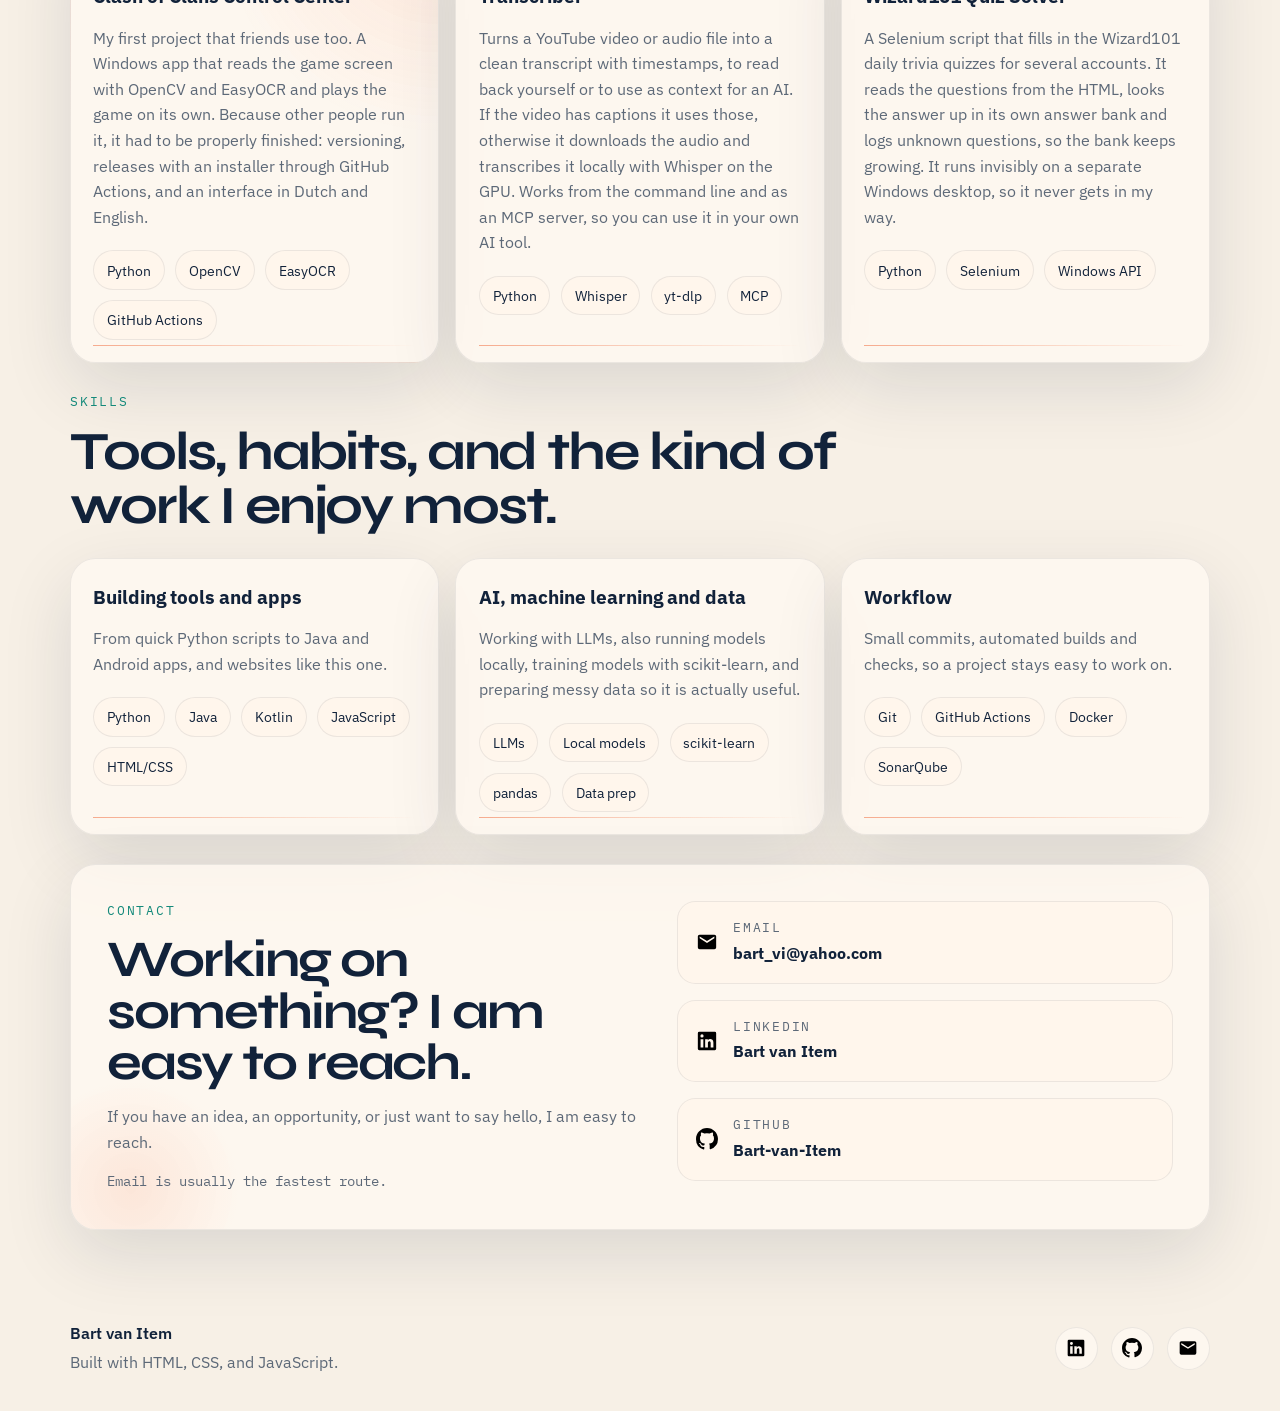
==== commit 38e66f9f: "refactor: remove the lab block from the hero -The experimental page still exists but is no longer li" ====
--- a/index.html
+++ b/index.html
@@ -113,11 +113,6 @@
             <span class="signal-label" data-i18n="signal_stack_label">Stack</span>
             <p class="signal-text" data-i18n="signal_stack_text">HTML, CSS, JavaScript, GitHub, and fast iteration.</p>
           </article>
-
-          <article class="signal-card">
-            <span class="signal-label" data-i18n="signal_lab_label">Lab</span>
-            <p class="signal-text" data-i18n="signal_lab_text">There is a hidden experimental lab for curious visitors.</p>
-          </article>
         </div>
       </aside>
     </section>
@@ -228,44 +223,43 @@
 
       <div class="skills-grid">
         <article class="skill-block">
-          <h3 data-i18n="skill_block_1_title">Frontend build</h3>
+          <h3 data-i18n="skill_block_1_title">Building tools and apps</h3>
           <p data-i18n="skill_block_1_text">
-            Responsive layouts, component thinking, and CSS that carries the
-            identity of a page.
-          </p>
-          <ul class="chip-list" aria-label="Frontend skills">
-            <li>HTML</li>
-            <li>CSS</li>
+            From quick Python scripts to Java and Android apps, and websites like this one.
+          </p>
+          <ul class="chip-list" aria-label="Build skills">
+            <li>Python</li>
+            <li>Java</li>
+            <li>Kotlin</li>
             <li>JavaScript</li>
-            <li>Responsive UI</li>
+            <li>HTML/CSS</li>
           </ul>
         </article>
 
         <article class="skill-block">
-          <h3 data-i18n="skill_block_2_title">Interface polish</h3>
+          <h3 data-i18n="skill_block_2_title">AI, machine learning and data</h3>
           <p data-i18n="skill_block_2_text">
-            Clear content hierarchy, theme support, consistent spacing, and
-            details that finish the experience.
-          </p>
-          <ul class="chip-list" aria-label="Interface skills">
-            <li>Layout systems</li>
-            <li>Theme modes</li>
-            <li>Visual rhythm</li>
-            <li>Content design</li>
+            Working with LLMs, also running models locally, training models with scikit-learn, and preparing messy data so it is actually useful.
+          </p>
+          <ul class="chip-list" aria-label="AI and data skills">
+            <li>LLMs</li>
+            <li>Local models</li>
+            <li>scikit-learn</li>
+            <li>pandas</li>
+            <li>Data prep</li>
           </ul>
         </article>
 
         <article class="skill-block">
           <h3 data-i18n="skill_block_3_title">Workflow</h3>
           <p data-i18n="skill_block_3_text">
-            Git, GitHub, fast iteration, and improving step by step without
-            losing overview.
+            Small commits, automated builds and checks, so a project stays easy to work on.
           </p>
           <ul class="chip-list" aria-label="Workflow skills">
             <li>Git</li>
-            <li>GitHub</li>
-            <li>Debugging</li>
-            <li>Iteration</li>
+            <li>GitHub Actions</li>
+            <li>Docker</li>
+            <li>SonarQube</li>
           </ul>
         </article>
       </div>
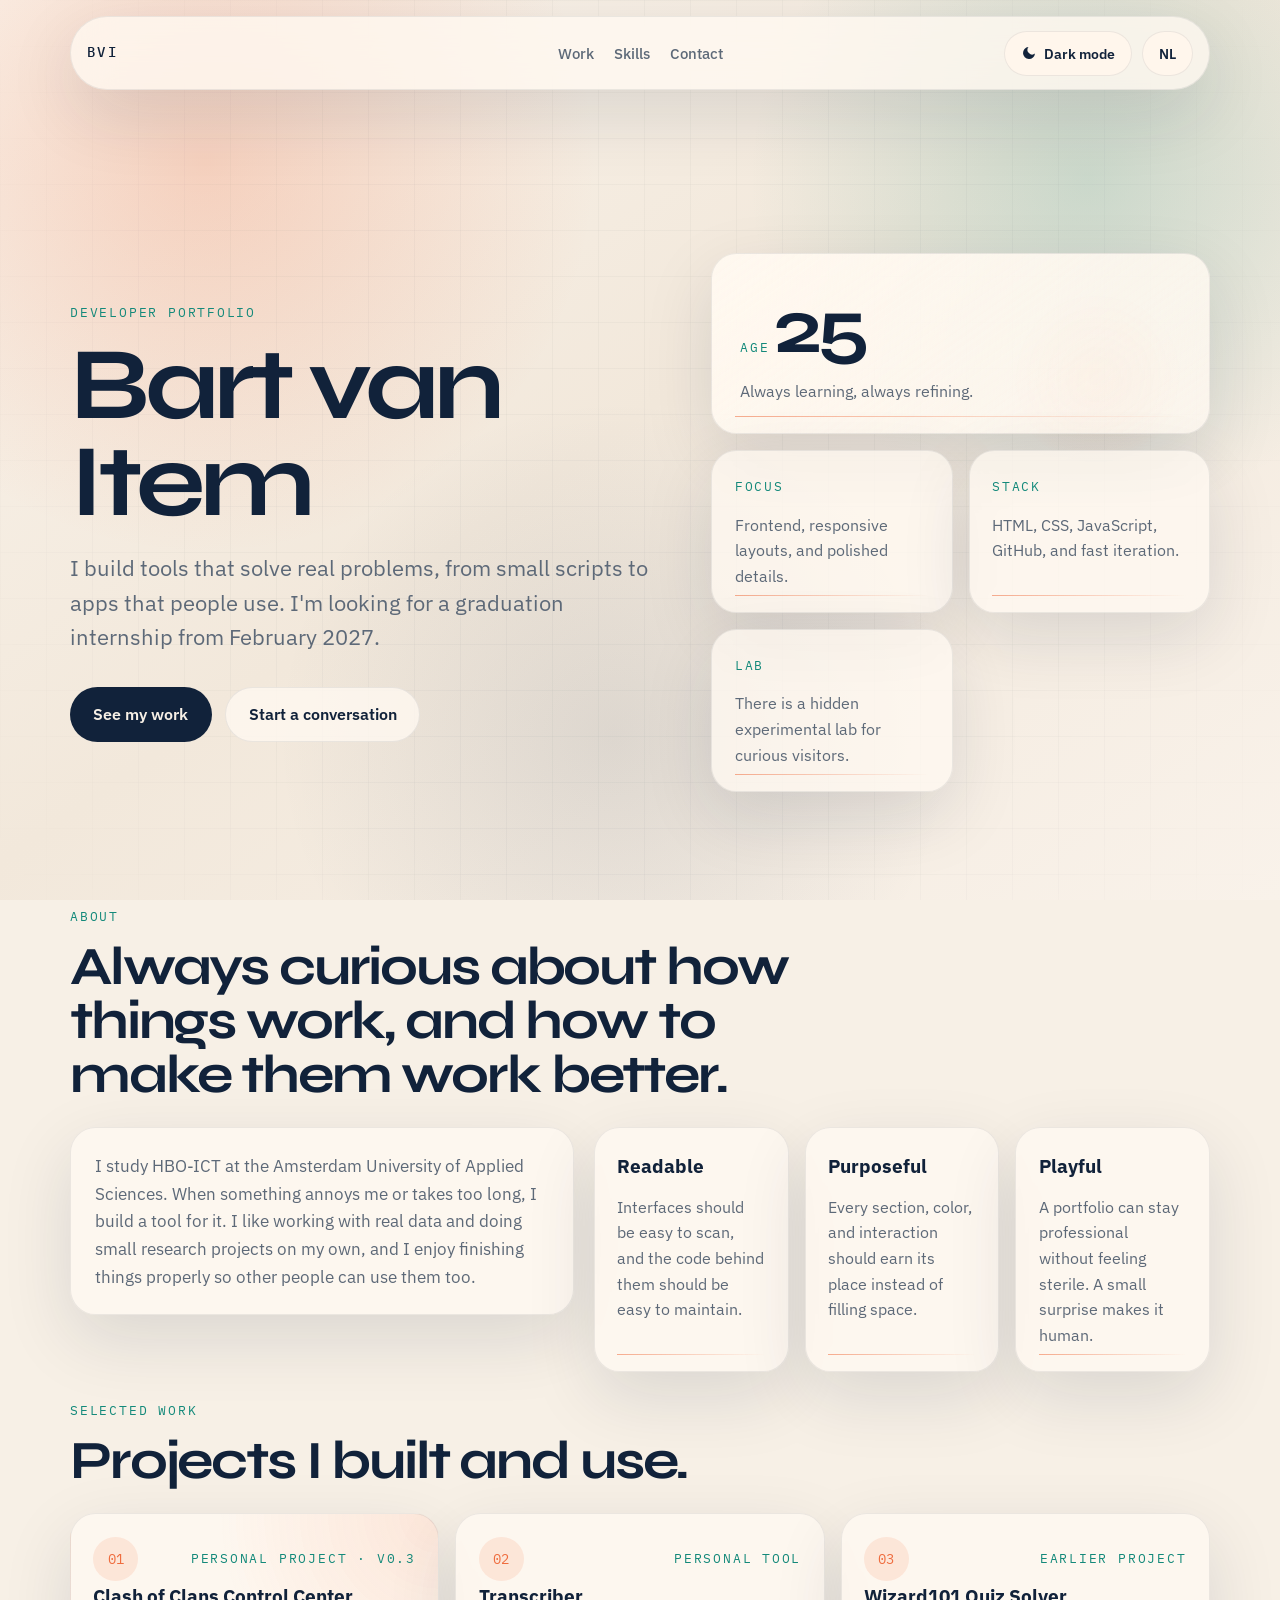
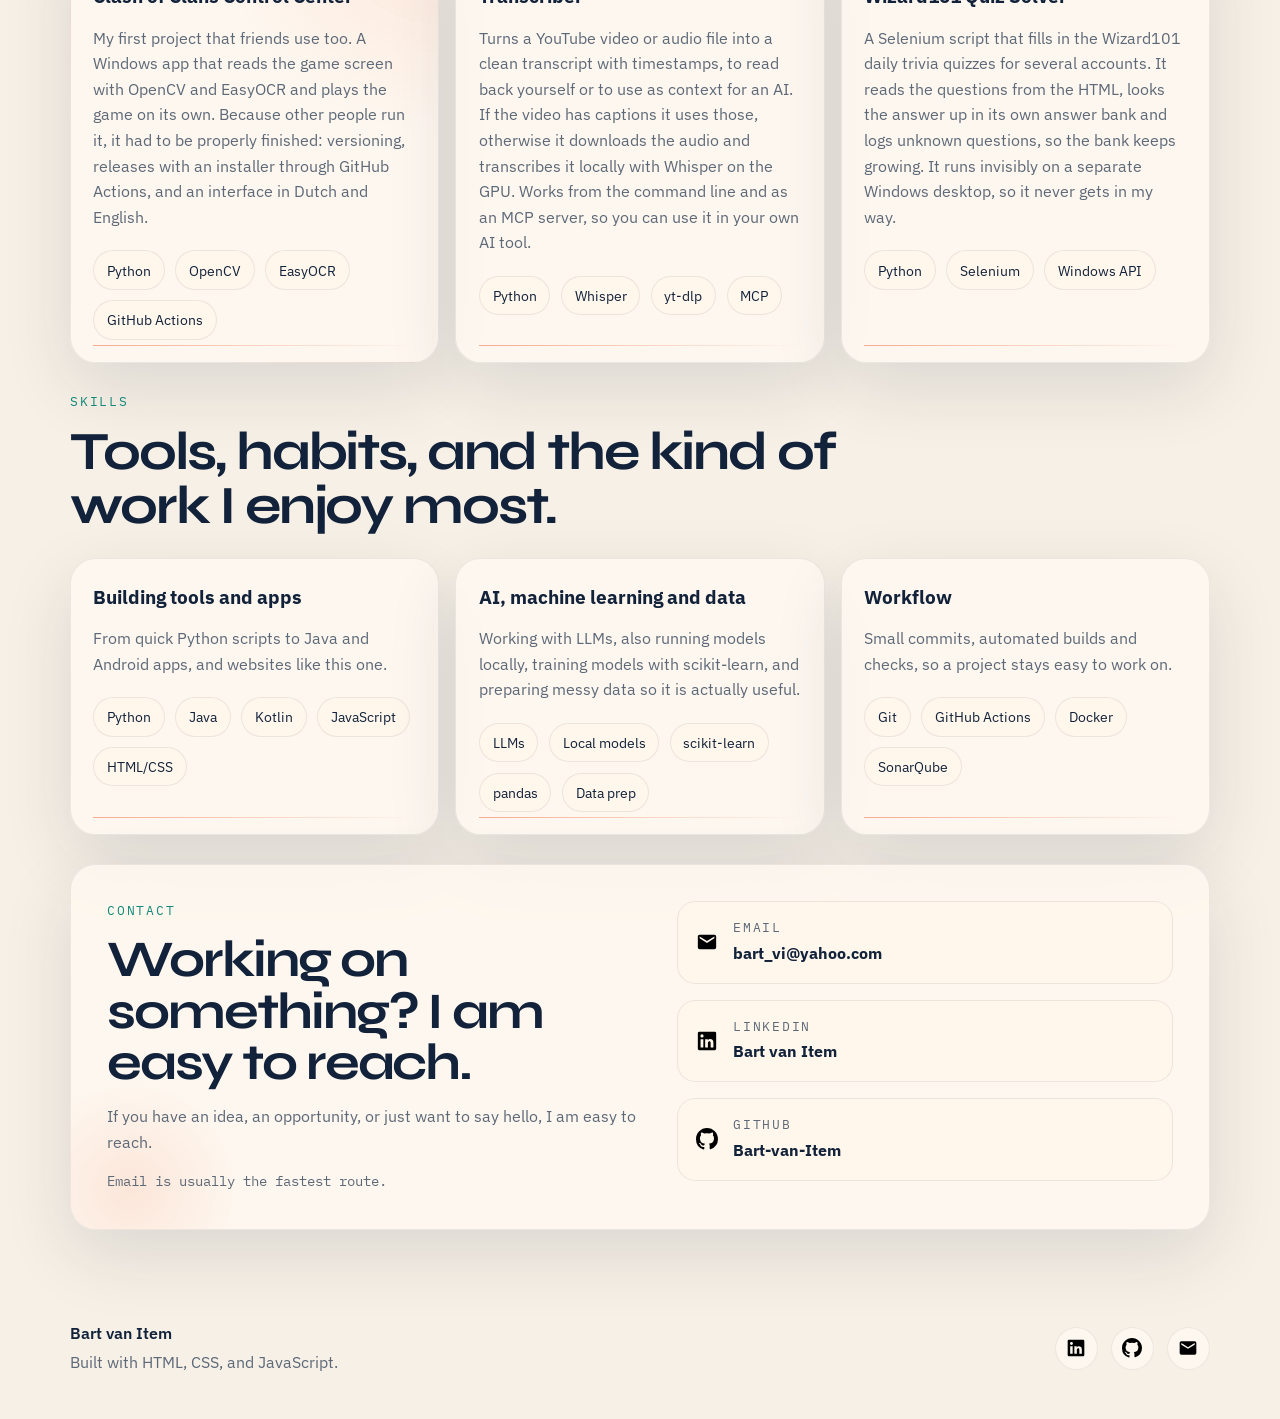
==== commit 28b37572: "feat: update the skills to what I actually use -Replaces the frontend-only blocks with tools and app" ====
--- a/index.html
+++ b/index.html
@@ -113,6 +113,11 @@
             <span class="signal-label" data-i18n="signal_stack_label">Stack</span>
             <p class="signal-text" data-i18n="signal_stack_text">HTML, CSS, JavaScript, GitHub, and fast iteration.</p>
           </article>
+
+          <article class="signal-card">
+            <span class="signal-label" data-i18n="signal_lab_label">Lab</span>
+            <p class="signal-text" data-i18n="signal_lab_text">There is a hidden experimental lab for curious visitors.</p>
+          </article>
         </div>
       </aside>
     </section>
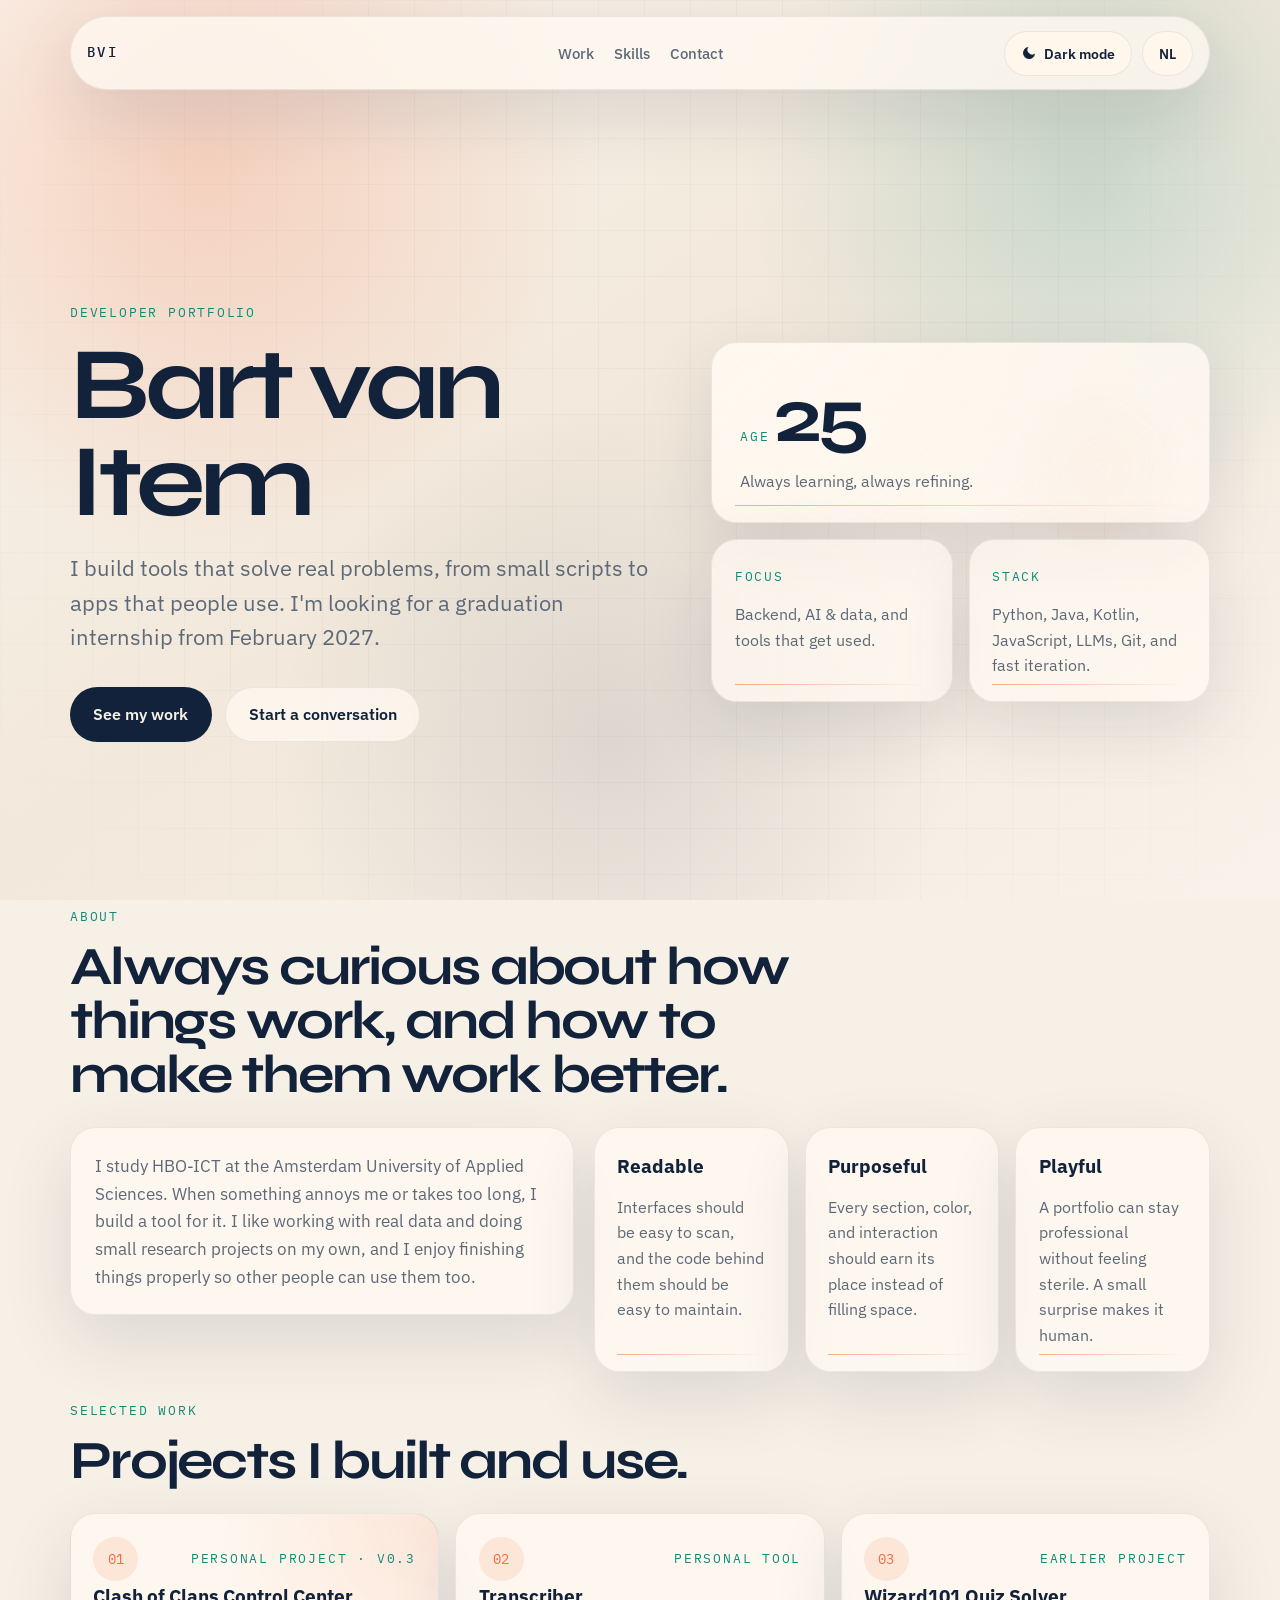
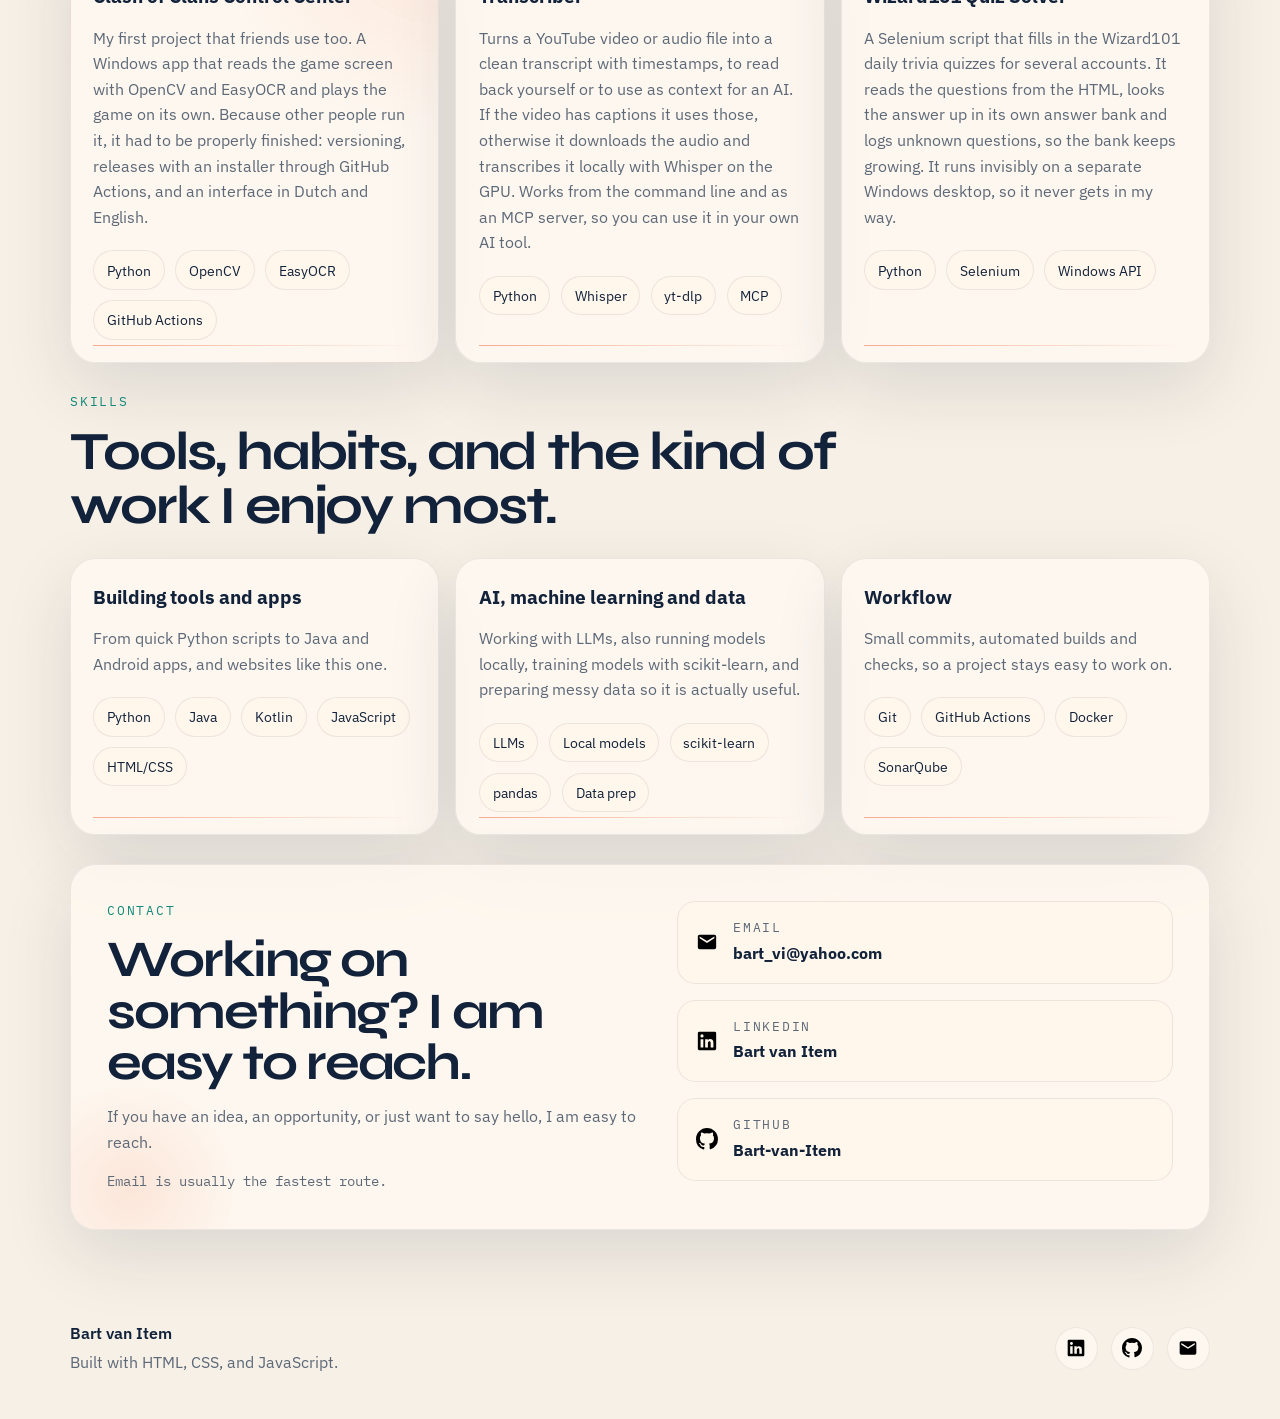
==== commit b37744ac: "feat: update the focus and stack to match my actual work -Focus now says backend, AI & data and tool" ====
--- a/index.html
+++ b/index.html
@@ -106,17 +106,12 @@
 
           <article class="signal-card">
             <span class="signal-label" data-i18n="signal_focus_label">Focus</span>
-            <p class="signal-text" data-i18n="signal_focus_text">Frontend, responsive layouts, and polished details.</p>
+            <p class="signal-text" data-i18n="signal_focus_text">Backend, AI &amp; data, and tools that get used.</p>
           </article>
 
           <article class="signal-card">
             <span class="signal-label" data-i18n="signal_stack_label">Stack</span>
-            <p class="signal-text" data-i18n="signal_stack_text">HTML, CSS, JavaScript, GitHub, and fast iteration.</p>
-          </article>
-
-          <article class="signal-card">
-            <span class="signal-label" data-i18n="signal_lab_label">Lab</span>
-            <p class="signal-text" data-i18n="signal_lab_text">There is a hidden experimental lab for curious visitors.</p>
+            <p class="signal-text" data-i18n="signal_stack_text">Python, Java, Kotlin, JavaScript, LLMs, Git, and fast iteration.</p>
           </article>
         </div>
       </aside>
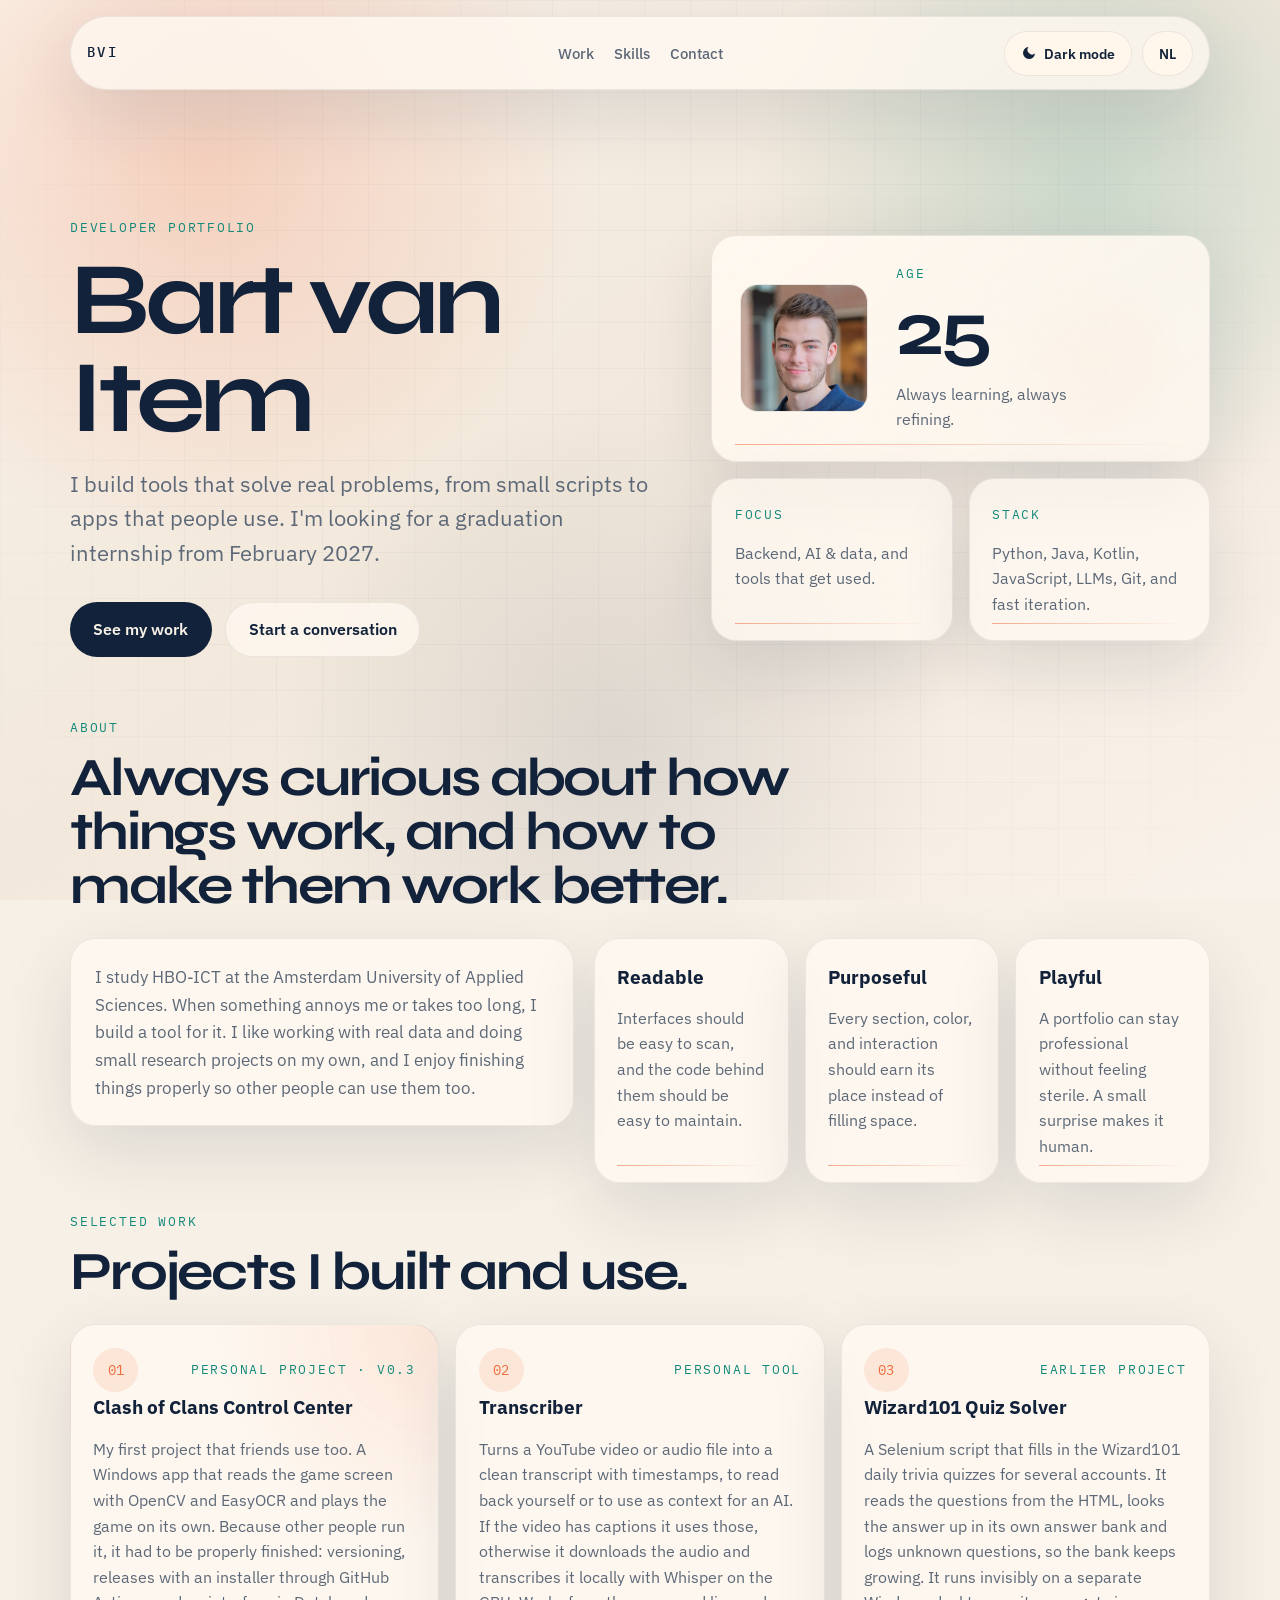
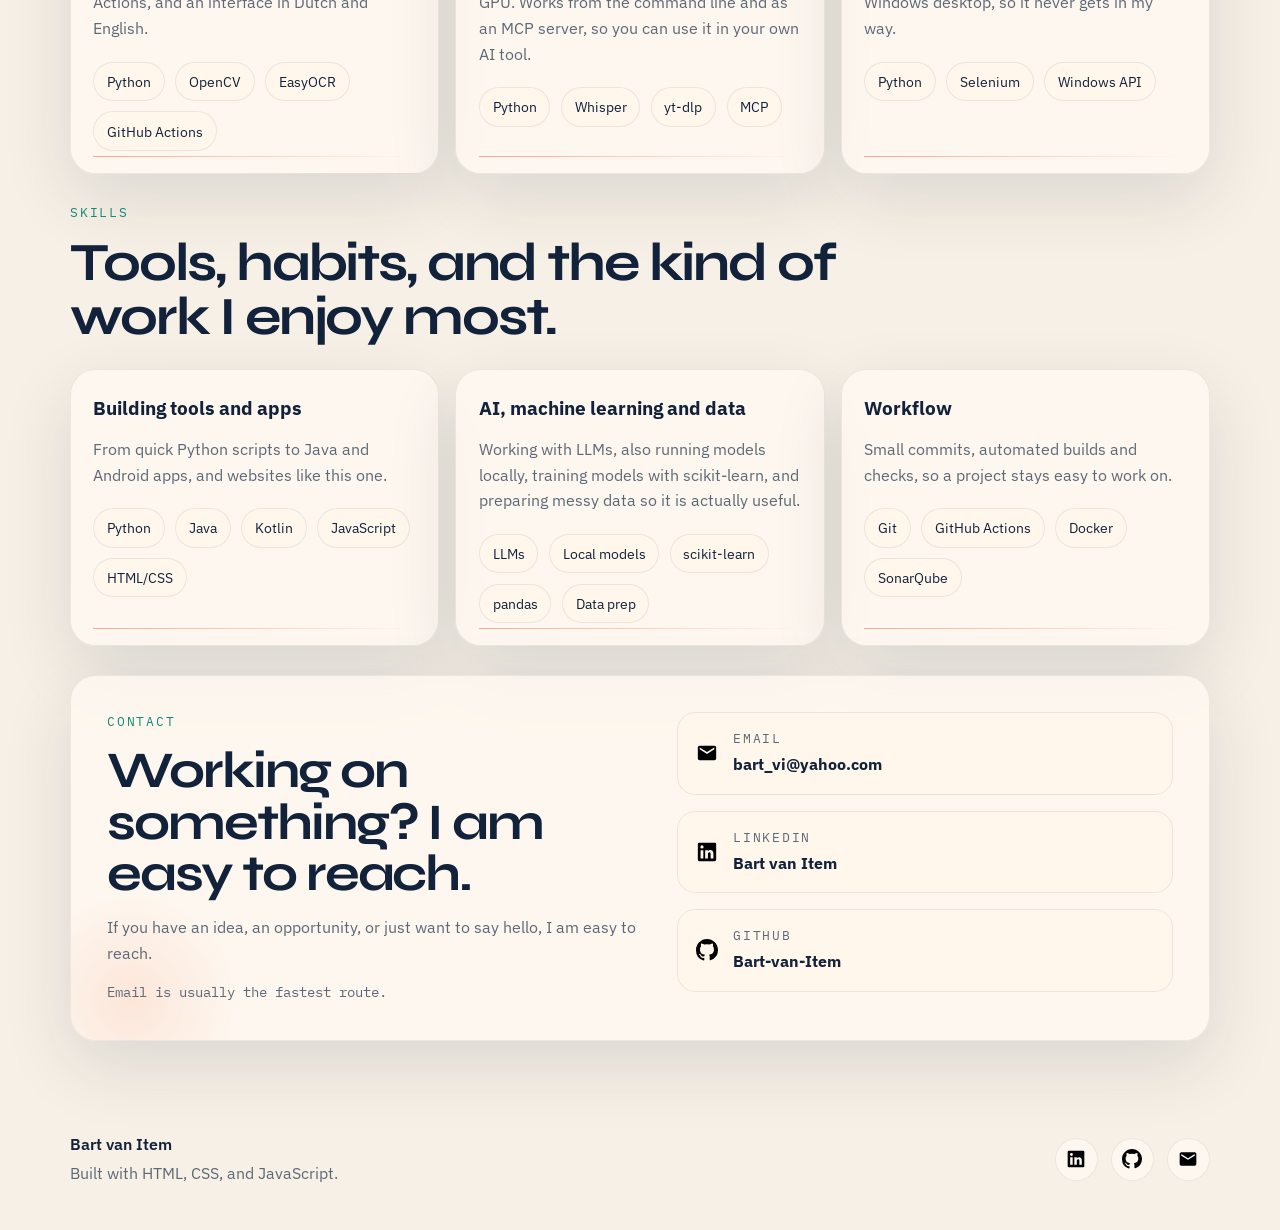
==== commit aa0c446a: "feat: add my profile photo to the age card -Shows a photo of me in the hero so visitors see who they" ====
--- a/index.html
+++ b/index.html
@@ -98,7 +98,8 @@
 
       <aside class="hero-panel" aria-label="Highlights">
         <div class="hero-panel-grid">
-          <article class="signal-card signal-card-large">
+          <article class="signal-card signal-card-large signal-card-photo">
+            <img class="hero-photo" src="/assets/img/bart-van-item-profile.jpg" alt="Bart van Item" width="480" height="480">
             <span class="signal-label" data-i18n="signal_age_label">Age</span>
             <strong class="signal-value"><span id="age"></span></strong>
             <p class="signal-text" data-i18n="signal_age_text">Always learning, always refining.</p>
--- a/css/style.css
+++ b/css/style.css
@@ -275,8 +275,8 @@
   grid-template-columns: minmax(0, 1.1fr) minmax(0, 0.9fr);
   gap: 2rem;
   align-items: center;
-  min-height: calc(100vh - 11rem);
-  padding: 1.25rem 0 0.5rem;
+  /* Content sits under the nav instead of centred in a full screen */
+  padding: 4rem 0 2rem;
 }
 
 .hero-copy {
@@ -810,3 +810,36 @@
     font-size: 0.82rem;
   }
 }
+
+/* Profile photo inside the age card: photo left, label, age and text right */
+.signal-card-photo {
+  display: grid;
+  grid-template-columns: auto 1fr;
+  column-gap: 1.75rem;
+  align-items: center;
+}
+
+.hero-photo {
+  grid-row: 1 / span 3;
+  width: 128px;
+  height: 128px;
+  border-radius: 1.1rem;
+  object-fit: cover;
+  border: 1px solid var(--card-stroke);
+}
+
+/* Lets "always learning, always refining" break onto two lines */
+.signal-card-photo .signal-text {
+  max-width: 13rem;
+}
+
+@media (max-width: 760px) {
+  .signal-card-photo {
+    column-gap: 1.1rem;
+  }
+
+  .hero-photo {
+    width: 96px;
+    height: 96px;
+  }
+}
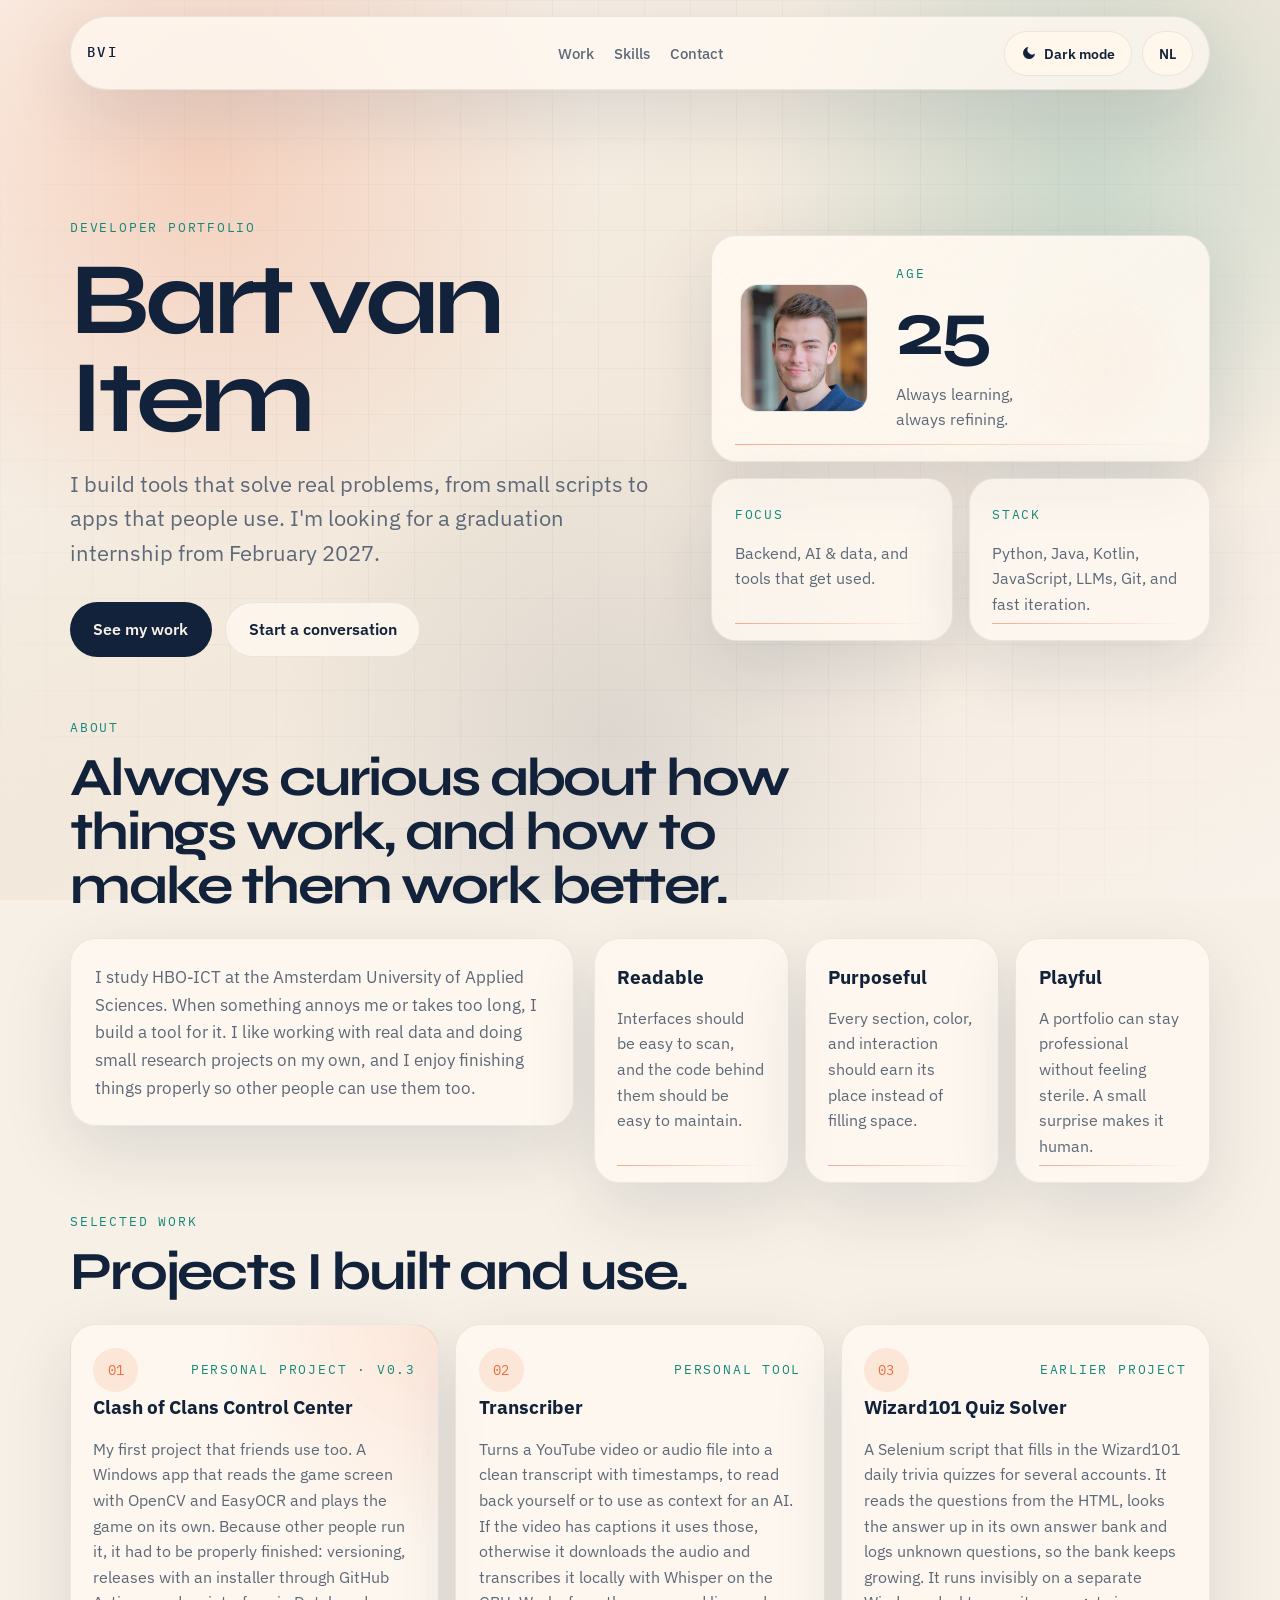
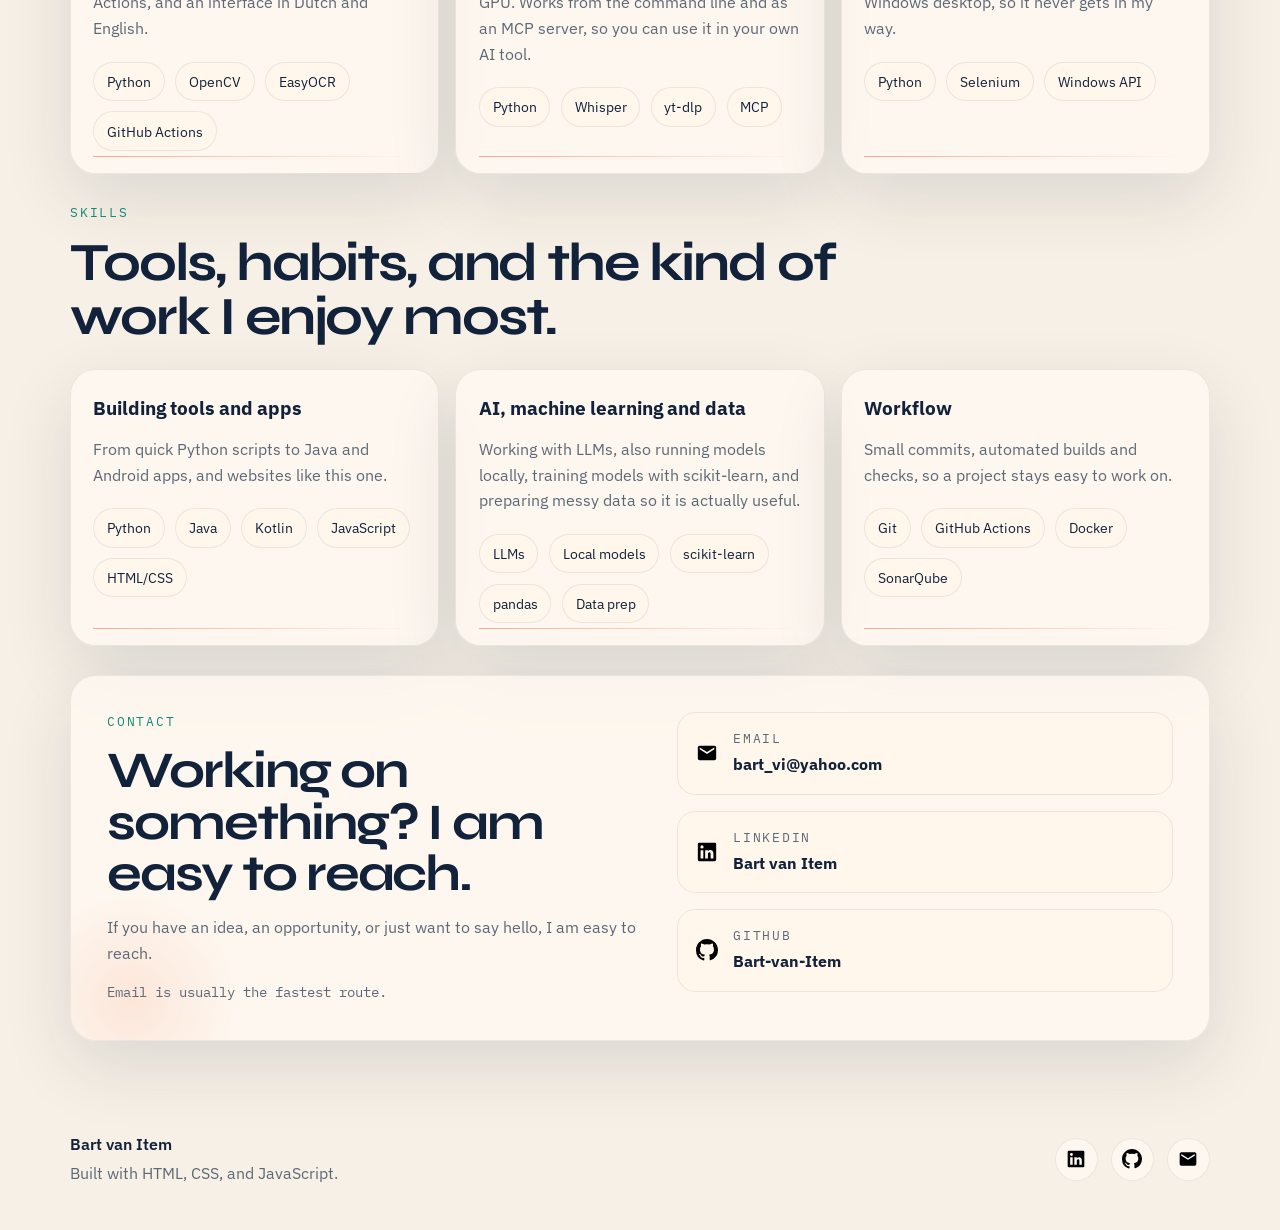
==== commit df5e44b2: "fix: point the site links to bartvanitem.com -Canonical and share links used the old github.io addre" ====
--- a/index.html
+++ b/index.html
@@ -8,7 +8,7 @@
     content="Bart van Item portfolio - responsive web experiences, frontend work, and playful experiments."
   />
   <title>Bart van Item - Portfolio</title>
-  <link rel="canonical" href="https://bart-van-item.github.io/" />
+  <link rel="canonical" href="https://bartvanitem.com/" />
 
   <link rel="icon" href="/favicon.ico?v=0" sizes="any" />
   <link rel="apple-touch-icon" href="/apple-touch-icon.png?v=0" />
@@ -16,13 +16,13 @@
   <meta name="theme-color" content="#08111d" media="(prefers-color-scheme: dark)" />
 
   <!-- Link previews. og:image must be an absolute URL, so these carry the
-       domain; they need updating if the site ever moves to its own domain. -->
+       domain; they need updating if the site ever moves to another domain. -->
   <meta property="og:type" content="website" />
   <meta property="og:site_name" content="Bart van Item" />
-  <meta property="og:url" content="https://bart-van-item.github.io/" />
+  <meta property="og:url" content="https://bartvanitem.com/" />
   <meta property="og:title" content="Bart van Item - Portfolio" />
   <meta property="og:description" content="Bart van Item portfolio - responsive web experiences, frontend work, and playful experiments." />
-  <meta property="og:image" content="https://bart-van-item.github.io/assets/og-image.png?v=0" />
+  <meta property="og:image" content="https://bartvanitem.com/assets/og-image.png?v=0" />
   <meta property="og:image:width" content="1200" />
   <meta property="og:image:height" content="630" />
   <meta property="og:image:alt" content="Bart van Item - developer portfolio" />
@@ -102,7 +102,8 @@
             <img class="hero-photo" src="/assets/img/bart-van-item-profile.jpg" alt="Bart van Item" width="480" height="480">
             <span class="signal-label" data-i18n="signal_age_label">Age</span>
             <strong class="signal-value"><span id="age"></span></strong>
-            <p class="signal-text" data-i18n="signal_age_text">Always learning, always refining.</p>
+            <p class="signal-text" data-i18n="signal_age_text">Always learning,
+always refining.</p>
           </article>
 
           <article class="signal-card">
--- a/css/style.css
+++ b/css/style.css
@@ -828,9 +828,10 @@
   border: 1px solid var(--card-stroke);
 }
 
-/* Lets "always learning, always refining" break onto two lines */
+/* Keeps "always learning, always refining" on two lines at every width:
+   the translation holds a newline after the comma, pre-line shows it */
 .signal-card-photo .signal-text {
-  max-width: 13rem;
+  white-space: pre-line;
 }
 
 @media (max-width: 760px) {
